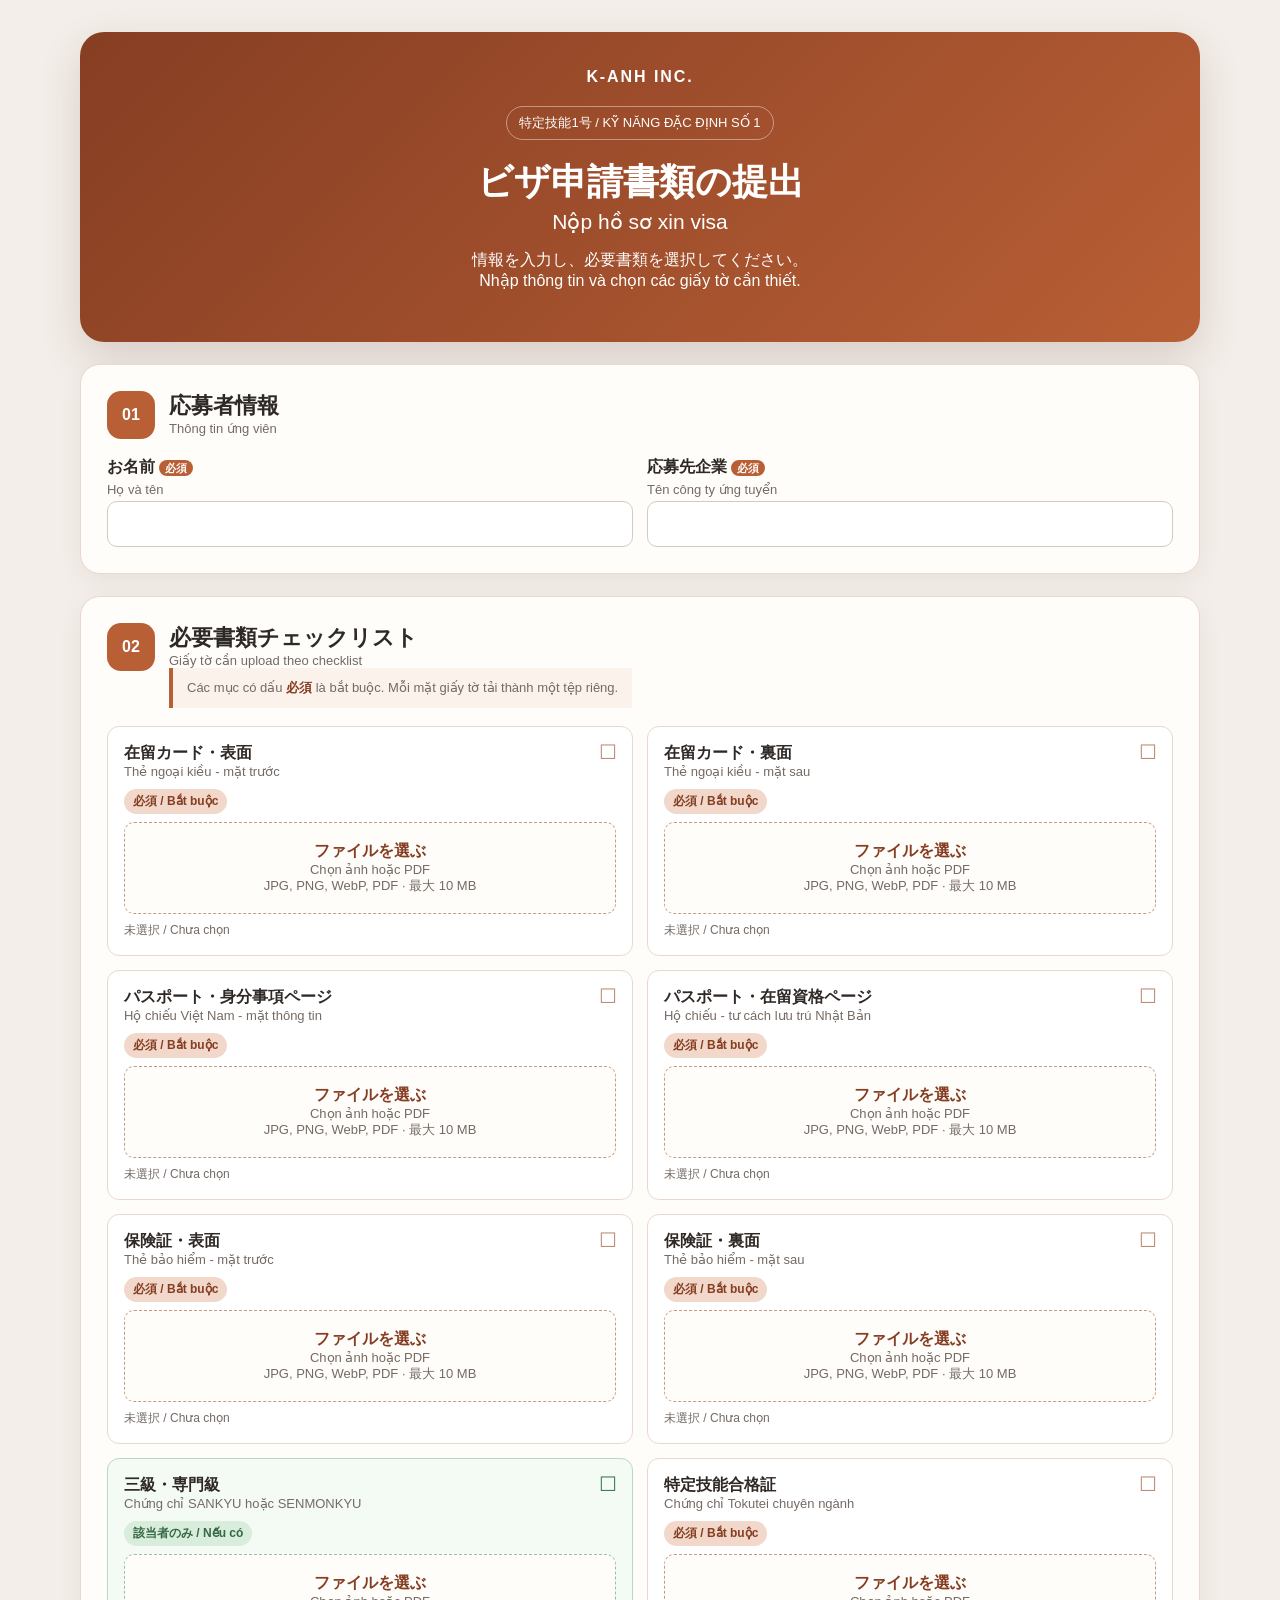
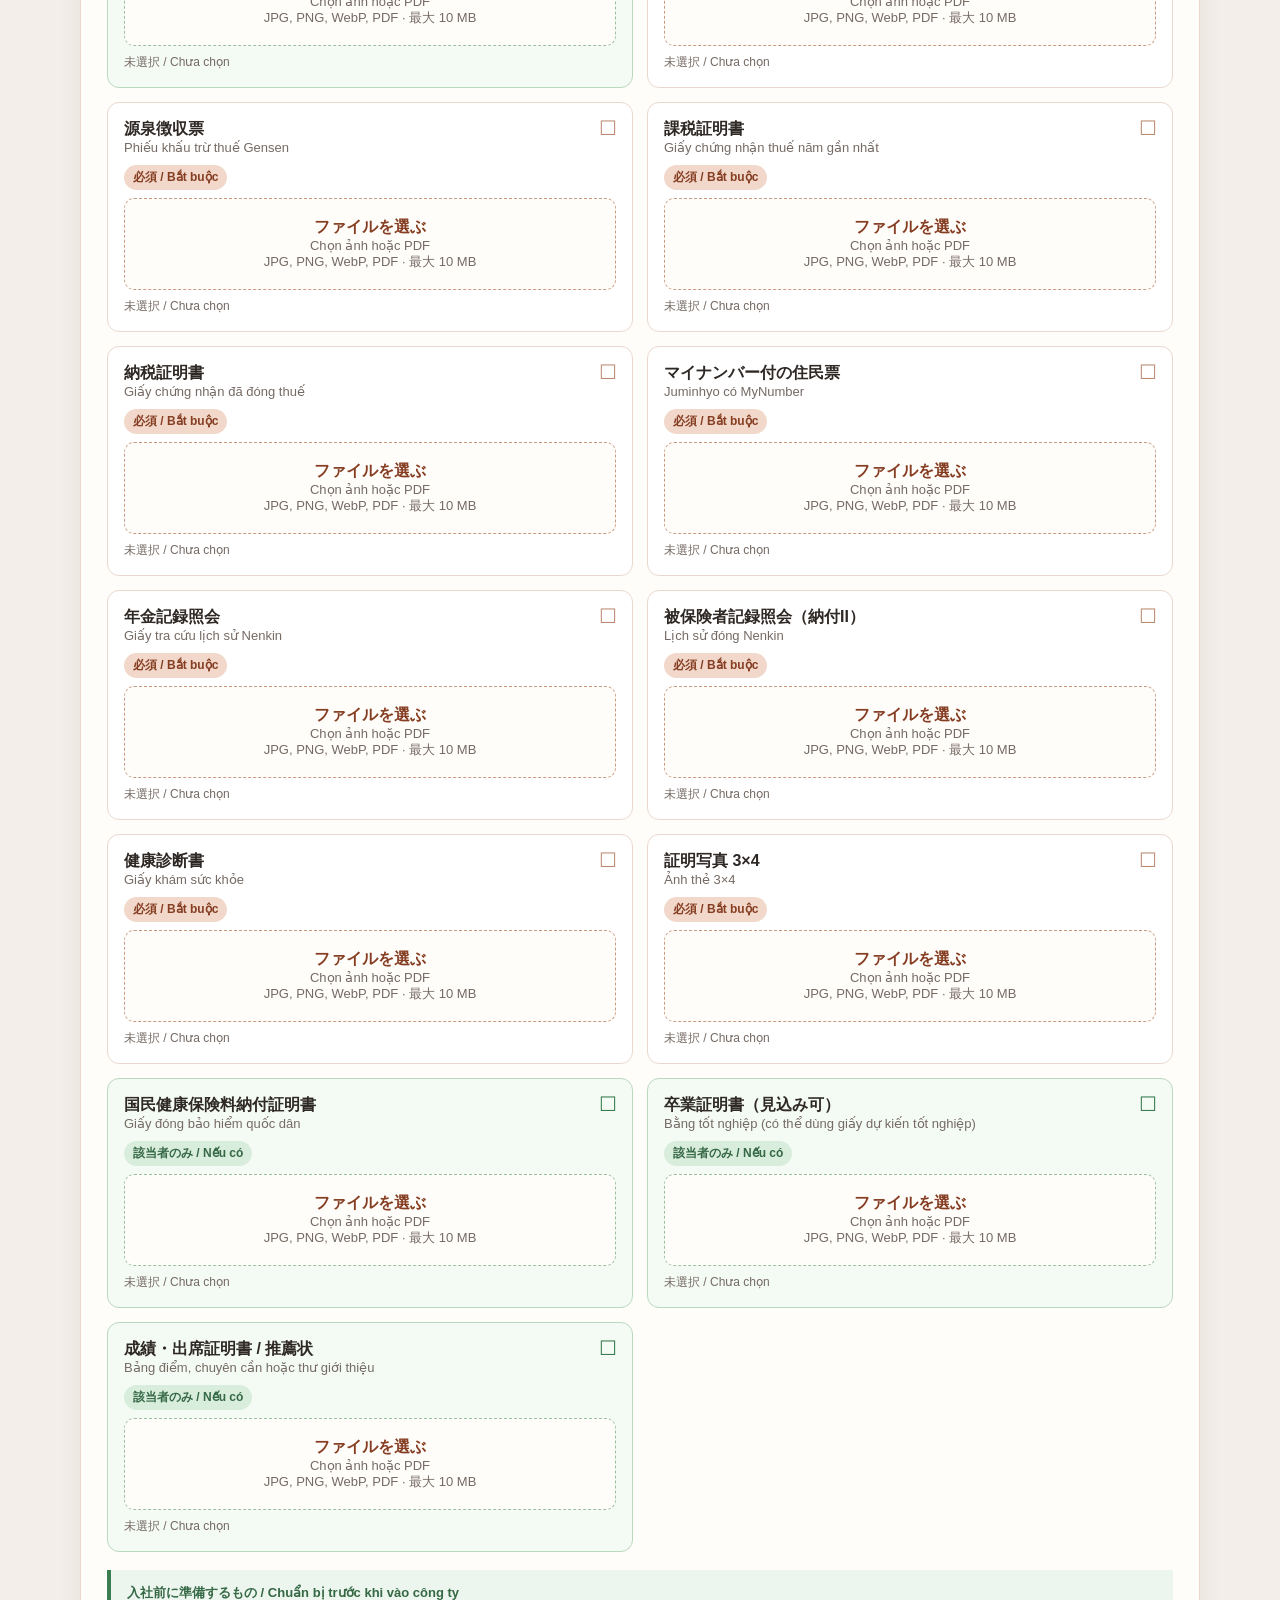
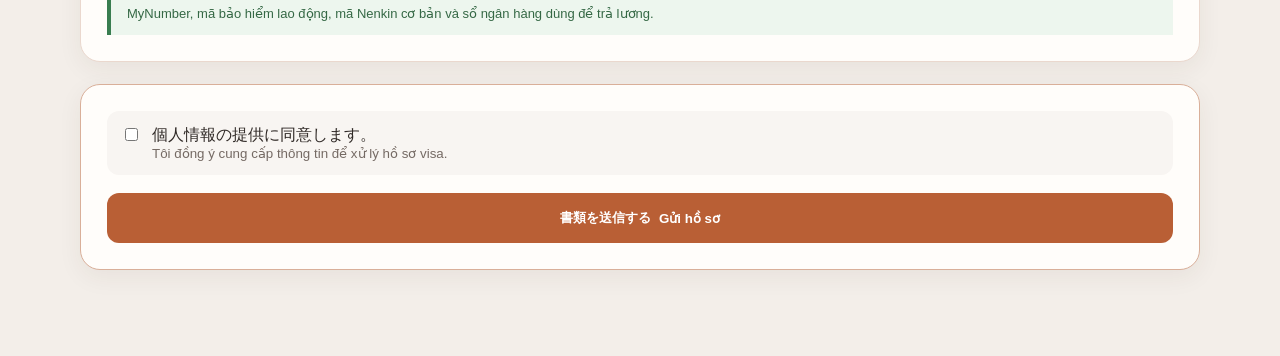
==== visa-pages/apply-visa/index.html @ 75f11195 "feat: migrate visa submission to Cloudflare and Google" ====
<!doctype html>
<html lang="vi">
  <head>
    <meta charset="utf-8" />
    <meta name="viewport" content="width=device-width, initial-scale=1" />
    <title>ビザ申請書類の提出 | K-ANH</title>
    <link rel="stylesheet" href="../assets/visa.css" />
  </head>
  <body>
    <main class="visa-page">
      <div class="visa-shell">
        <header class="visa-hero">
          <div class="visa-brand">K-ANH INC.</div>
          <div class="visa-eyebrow">特定技能1号 / KỸ NĂNG ĐẶC ĐỊNH SỐ 1</div>
          <h1>ビザ申請書類の提出</h1>
          <p class="visa-subtitle">Nộp hồ sơ xin visa</p>
          <p>
            情報を入力し、必要書類を選択してください。<br /><span
              >Nhập thông tin và chọn các giấy tờ cần thiết.</span
            >
          </p>
        </header>
        <div id="visa-alert" class="visa-alert" role="alert" hidden></div>
        <form
          id="visa-application-form"
          class="visa-form"
          enctype="multipart/form-data"
          data-endpoint="https://k-anhjobs-visa-submit.kanh-cv.workers.dev/api/visa/submit"
        >
          <section class="visa-panel">
            <div class="visa-section-heading">
              <span>01</span>
              <div>
                <h2>応募者情報</h2>
                <p>Thông tin ứng viên</p>
              </div>
            </div>
            <div class="visa-fields">
              <label
                ><b>お名前 <em>必須</em></b
                ><span>Họ và tên</span
                ><input name="full_name" maxlength="191" required /></label
              ><label
                ><b>応募先企業 <em>必須</em></b
                ><span>Tên công ty ứng tuyển</span
                ><input name="company_name" maxlength="191" required
              /></label>
            </div>
          </section>
          <section class="visa-panel">
            <div class="visa-section-heading">
              <span>02</span>
              <div>
                <h2>必要書類チェックリスト</h2>
                <p>Giấy tờ cần upload theo checklist</p>
                <p class="visa-checklist-note">
                  Các mục có dấu <b>必須</b> là bắt buộc. Mỗi mặt giấy tờ tải
                  thành một tệp riêng.
                </p>
              </div>
            </div>
            <div class="visa-document-grid" id="visa-documents"></div>
            <aside class="visa-prep-note">
              <strong
                >入社前に準備するもの / Chuẩn bị trước khi vào công ty</strong
              >
              <span
                >MyNumber, mã bảo hiểm lao động, mã Nenkin cơ bản và sổ ngân
                hàng dùng để trả lương.</span
              >
            </aside>
          </section>
          <section class="visa-submit-panel">
            <label class="visa-consent"
              ><input type="checkbox" name="consent" value="1" required /><span
                >個人情報の提供に同意します。<small
                  >Tôi đồng ý cung cấp thông tin để xử lý hồ sơ visa.</small
                ></span
              ></label
            ><button type="submit" class="visa-button">
              書類を送信する <span>Gửi hồ sơ</span>
            </button>
          </section>
        </form>
      </div>
    </main>
    <script>
      const docs = {
        residence_card_front: [
          "在留カード・表面",
          "Thẻ ngoại kiều - mặt trước",
          1,
        ],
        residence_card_back: [
          "在留カード・裏面",
          "Thẻ ngoại kiều - mặt sau",
          1,
        ],
        passport_vietnam: [
          "パスポート・身分事項ページ",
          "Hộ chiếu Việt Nam - mặt thông tin",
          1,
        ],
        passport_residence_status: [
          "パスポート・在留資格ページ",
          "Hộ chiếu - tư cách lưu trú Nhật Bản",
          1,
        ],
        insurance_front: ["保険証・表面", "Thẻ bảo hiểm - mặt trước", 1],
        insurance_back: ["保険証・裏面", "Thẻ bảo hiểm - mặt sau", 1],
        sankyu_senmonkyu: [
          "三級・専門級",
          "Chứng chỉ SANKYU hoặc SENMONKYU",
          0,
        ],
        tokutei_certificate: [
          "特定技能合格証",
          "Chứng chỉ Tokutei chuyên ngành",
          1,
        ],
        gensen: ["源泉徴収票", "Phiếu khấu trừ thuế Gensen", 1],
        tax_certificate: ["課税証明書", "Giấy chứng nhận thuế năm gần nhất", 1],
        tax_payment_certificate: [
          "納税証明書",
          "Giấy chứng nhận đã đóng thuế",
          1,
        ],
        juminhyo_mynumber: [
          "マイナンバー付の住民票",
          "Juminhyo có MyNumber",
          1,
        ],
        nenkin_record: ["年金記録照会", "Giấy tra cứu lịch sử Nenkin", 1],
        insured_record_nofu2: [
          "被保険者記録照会（納付II）",
          "Lịch sử đóng Nenkin",
          1,
        ],
        health_check: ["健康診断書", "Giấy khám sức khỏe", 1],
        photo_3x4: ["証明写真 3×4", "Ảnh thẻ 3×4", 1],
        kokumin_payment: [
          "国民健康保険料納付証明書",
          "Giấy đóng bảo hiểm quốc dân",
          0,
        ],
        student_graduation: [
          "卒業証明書（見込み可）",
          "Bằng tốt nghiệp (có thể dùng giấy dự kiến tốt nghiệp)",
          0,
        ],
        student_transcript: [
          "成績・出席証明書 / 推薦状",
          "Bảng điểm, chuyên cần hoặc thư giới thiệu",
          0,
        ],
      };
      document.getElementById("visa-documents").innerHTML = Object.entries(docs)
        .map(
          ([k, v]) =>
            `<article class="visa-document-card ${v[2] ? "is-required" : "is-optional"}"><div class="visa-document-title"><h3>${v[0]}</h3><p>${v[1]}</p></div><div class="visa-required">${v[2] ? "必須 / Bắt buộc" : "該当者のみ / Nếu có"}</div><label class="visa-file-picker"><input type="file" name="documents[${k}]" accept=".jpg,.jpeg,.png,.webp,.pdf,image/jpeg,image/png,image/webp,application/pdf" ${v[2] ? "required" : ""}><b>ファイルを選ぶ</b><span>Chọn ảnh hoặc PDF</span><small>JPG, PNG, WebP, PDF · 最大 10 MB</small></label><div class="visa-file-name">未選択 / Chưa chọn</div></article>`,
        )
        .join("");
    </script>
    <script src="../assets/visa.js"></script>
  </body>
</html>
---- visa-pages/assets/visa.css ----
:root {
  --p: #b95f35;
  --pd: #863e23;
  --b: #ead8ce;
  --t: #2f2926;
  --m: #756a64;
  --paper: #fffdfa;
  --green: #397d50;
}
* {
  box-sizing: border-box;
}
body {
  margin: 0;
  background: #f3eee9;
  color: var(--t);
  font-family:
    -apple-system, BlinkMacSystemFont, "Segoe UI", "Noto Sans JP", Arial,
    sans-serif;
}
.visa-page {
  padding: 32px 16px 64px;
}
.visa-shell {
  max-width: 1120px;
  margin: auto;
}
.visa-hero {
  border-radius: 24px;
  background: linear-gradient(135deg, var(--pd), var(--p));
  color: #fff;
  padding: 36px;
  text-align: center;
  box-shadow: 0 16px 42px #55281629;
}
.visa-brand {
  font-weight: 800;
  letter-spacing: 0.12em;
}
.visa-eyebrow {
  display: inline-block;
  margin-top: 20px;
  padding: 7px 12px;
  border: 1px solid #ffffff6b;
  border-radius: 999px;
  font-size: 13px;
}
.visa-hero h1 {
  margin: 18px 0 3px;
  font-size: 36px;
}
.visa-subtitle {
  margin: 0 0 16px;
  font-size: 21px;
}
.visa-alert {
  margin: 20px 0;
  padding: 16px 20px;
  border: 1px solid #e7a99b;
  border-radius: 14px;
  background: #fff0ed;
  color: #7c241c;
}
.visa-panel,
.visa-submit-panel,
.visa-result {
  margin: 22px 0;
  padding: 26px;
  border: 1px solid var(--b);
  border-radius: 20px;
  background: var(--paper);
  box-shadow: 0 7px 25px #412d2310;
}
.visa-section-heading {
  display: flex;
  align-items: flex-start;
  gap: 14px;
  margin-bottom: 18px;
}
.visa-section-heading > span {
  display: grid;
  place-items: center;
  flex: 0 0 48px;
  width: 48px;
  height: 48px;
  border-radius: 14px;
  background: var(--p);
  color: #fff;
  font-weight: 800;
}
.visa-section-heading h2,
.visa-section-heading p {
  margin: 0;
}
.visa-section-heading h2 {
  font-size: 22px;
}
.visa-section-heading p,
.visa-fields label span,
.visa-file-picker span,
.visa-file-picker small {
  color: var(--m);
  font-size: 13px;
}
.visa-checklist-note {
  margin: -7px 0 20px;
  padding: 11px 14px;
  border-left: 4px solid var(--p);
  background: #fbf2ec;
  color: var(--m);
  font-size: 13px;
}
.visa-checklist-note b {
  color: var(--pd);
}
.visa-fields,
.visa-document-grid {
  display: grid;
  grid-template-columns: repeat(2, minmax(0, 1fr));
  gap: 14px;
}
.visa-fields label {
  display: flex;
  flex-direction: column;
  gap: 4px;
}
.visa-fields em {
  padding: 2px 6px;
  border-radius: 99px;
  background: var(--p);
  color: #fff;
  font-size: 11px;
  font-style: normal;
}
.visa-fields input {
  height: 46px;
  padding: 0 12px;
  border: 1px solid #d7c9c1;
  border-radius: 10px;
  background: #fff;
}
.visa-document-card {
  position: relative;
  display: flex;
  flex-direction: column;
  padding: 16px;
  border: 1px solid var(--b);
  border-radius: 12px;
  background: #fff;
}
.visa-document-card:before {
  content: "☐";
  position: absolute;
  top: 13px;
  right: 15px;
  color: #bc8c74;
  font-size: 20px;
}
.visa-document-title {
  padding-right: 28px;
}
.visa-document-title h3,
.visa-document-title p {
  margin: 0;
}
.visa-document-title h3 {
  font-size: 16px;
}
.visa-document-title p {
  color: var(--m);
  font-size: 13px;
}
.visa-required {
  align-self: flex-start;
  margin: 10px 0 8px;
  padding: 4px 9px;
  border-radius: 99px;
  background: #f1d8ca;
  color: var(--pd);
  font-size: 12px;
  font-weight: 700;
}
.visa-document-card:has(.visa-required:not(:first-child)) {
}
.visa-file-picker {
  display: flex;
  min-height: 92px;
  flex-direction: column;
  justify-content: center;
  align-items: center;
  padding: 14px;
  border: 1.5px dashed #c99a82;
  border-radius: 10px;
  background: #fffdfa;
  text-align: center;
  cursor: pointer;
}
.visa-file-picker input {
  position: absolute;
  width: 1px;
  height: 1px;
  opacity: 0;
}
.visa-file-picker b {
  color: var(--pd);
}
.visa-file-name {
  margin-top: 8px;
  color: var(--m);
  font-size: 12px;
  word-break: break-word;
}
.has-file {
  color: #237a52;
  font-weight: 700;
}
.visa-submit-panel {
  display: grid;
  gap: 18px;
  border-color: #d9af99;
}
.visa-consent {
  display: flex;
  align-items: flex-start;
  gap: 11px;
  padding: 14px;
  border-radius: 12px;
  background: #f8f5f2;
}
.visa-consent small {
  display: block;
  color: var(--m);
}
.visa-button {
  display: inline-flex;
  min-height: 50px;
  justify-content: center;
  align-items: center;
  gap: 8px;
  padding: 0 22px;
  border: 0;
  border-radius: 12px;
  background: var(--p);
  color: #fff;
  font-weight: 800;
  cursor: pointer;
}
.visa-button:disabled {
  opacity: 0.55;
  cursor: not-allowed;
}
.visa-result {
  padding: 46px;
  text-align: center;
}
.visa-result-icon {
  display: grid;
  place-items: center;
  width: 70px;
  height: 70px;
  margin: auto;
  border-radius: 50%;
  background: #def2e7;
  color: #237a52;
  font-size: 36px;
}
.visa-result h2 span {
  color: var(--m);
}
@media (max-width: 760px) {
  .visa-page {
    padding: 18px 10px 40px;
  }
  .visa-hero {
    padding: 26px 18px;
  }
  .visa-hero h1 {
    font-size: 27px;
  }
  .visa-panel,
  .visa-submit-panel {
    padding: 18px;
  }
  .visa-fields,
  .visa-document-grid {
    grid-template-columns: 1fr;
  }
}

.visa-file-review {
  margin-top: 12px;
  padding-top: 12px;
  border-top: 1px solid #ead8ce;
}
.visa-file-review img,
.visa-file-review iframe {
  display: block;
  width: 100%;
  height: 150px;
  object-fit: contain;
  border: 1px solid #ead8ce;
  border-radius: 8px;
  background: #f7f3f0;
}
.visa-file-actions {
  display: flex;
  flex-wrap: wrap;
  gap: 7px;
  margin-top: 9px;
}
.visa-file-actions button,
.visa-file-actions a {
  display: inline-flex;
  align-items: center;
  justify-content: center;
  min-height: 32px;
  padding: 0 10px;
  border: 1px solid #c99a82;
  border-radius: 7px;
  background: #fff;
  color: #863e23;
  font-size: 12px;
  text-decoration: none;
  cursor: pointer;
}
.visa-file-actions button:hover,
.visa-file-actions a:hover {
  background: #fbf0e9;
}
:root {
  --p: #b95f35;
  --pd: #863e23;
  --b: #ead8ce;
  --t: #2f2926;
  --m: #756a64;
  --paper: #fffdfa;
  --green: #397d50;
}
* {
  box-sizing: border-box;
}
body {
  margin: 0;
  background: #f3eee9;
  color: var(--t);
  font-family:
    -apple-system, BlinkMacSystemFont, "Segoe UI", "Noto Sans JP", Arial,
    sans-serif;
}
.visa-page {
  padding: 32px 16px 64px;
}
.visa-shell {
  max-width: 1120px;
  margin: auto;
}
.visa-hero {
  border-radius: 24px;
  background: linear-gradient(135deg, var(--pd), var(--p));
  color: #fff;
  padding: 36px;
  text-align: center;
  box-shadow: 0 16px 42px #55281629;
}
.visa-brand {
  font-weight: 800;
  letter-spacing: 0.12em;
}
.visa-eyebrow {
  display: inline-block;
  margin-top: 20px;
  padding: 7px 12px;
  border: 1px solid #ffffff6b;
  border-radius: 999px;
  font-size: 13px;
}
.visa-hero h1 {
  margin: 18px 0 3px;
  font-size: 36px;
}
.visa-subtitle {
  margin: 0 0 16px;
  font-size: 21px;
}
.visa-alert {
  margin: 20px 0;
  padding: 16px 20px;
  border: 1px solid #e7a99b;
  border-radius: 14px;
  background: #fff0ed;
  color: #7c241c;
}
.visa-panel,
.visa-submit-panel,
.visa-result {
  margin: 22px 0;
  padding: 26px;
  border: 1px solid var(--b);
  border-radius: 20px;
  background: var(--paper);
  box-shadow: 0 7px 25px #412d2310;
}
.visa-section-heading {
  display: flex;
  align-items: flex-start;
  gap: 14px;
  margin-bottom: 18px;
}
.visa-section-heading > span {
  display: grid;
  place-items: center;
  flex: 0 0 48px;
  width: 48px;
  height: 48px;
  border-radius: 14px;
  background: var(--p);
  color: #fff;
  font-weight: 800;
}
.visa-section-heading h2,
.visa-section-heading p {
  margin: 0;
}
.visa-section-heading h2 {
  font-size: 22px;
}
.visa-section-heading p,
.visa-fields label span,
.visa-file-picker span,
.visa-file-picker small {
  color: var(--m);
  font-size: 13px;
}
.visa-checklist-note {
  margin: -7px 0 20px;
  padding: 11px 14px;
  border-left: 4px solid var(--p);
  background: #fbf2ec;
  color: var(--m);
  font-size: 13px;
}
.visa-checklist-note b {
  color: var(--pd);
}
.visa-prep-note {
  display: grid;
  gap: 4px;
  margin-top: 18px;
  padding: 14px 16px;
  border-left: 4px solid var(--green);
  background: #edf6ee;
  color: #356845;
  font-size: 13px;
}
.visa-fields,
.visa-document-grid {
  display: grid;
  grid-template-columns: repeat(2, minmax(0, 1fr));
  gap: 14px;
}
.visa-fields label {
  display: flex;
  flex-direction: column;
  gap: 4px;
}
.visa-fields em {
  padding: 2px 6px;
  border-radius: 99px;
  background: var(--p);
  color: #fff;
  font-size: 11px;
  font-style: normal;
}
.visa-fields input {
  height: 46px;
  padding: 0 12px;
  border: 1px solid #d7c9c1;
  border-radius: 10px;
  background: #fff;
}
.visa-document-card {
  position: relative;
  display: flex;
  flex-direction: column;
  padding: 16px;
  border: 1px solid var(--b);
  border-radius: 12px;
  background: #fff;
}
.visa-document-card:before {
  content: "☐";
  position: absolute;
  top: 13px;
  right: 15px;
  color: #bc8c74;
  font-size: 20px;
}
.visa-document-card.is-optional {
  background: #f4faf4;
  border-color: #b9d8be;
}
.visa-document-card.is-optional:before {
  color: var(--green);
}
.visa-document-title {
  padding-right: 28px;
}
.visa-document-title h3,
.visa-document-title p {
  margin: 0;
}
.visa-document-title h3 {
  font-size: 16px;
}
.visa-document-title p {
  color: var(--m);
  font-size: 13px;
}
.visa-required {
  align-self: flex-start;
  margin: 10px 0 8px;
  padding: 4px 9px;
  border-radius: 99px;
  background: #f1d8ca;
  color: var(--pd);
  font-size: 12px;
  font-weight: 700;
}
.is-optional .visa-required {
  background: #d9eddc;
  color: #356845;
}
.visa-file-picker {
  display: flex;
  min-height: 92px;
  flex-direction: column;
  justify-content: center;
  align-items: center;
  padding: 14px;
  border: 1.5px dashed #c99a82;
  border-radius: 10px;
  background: #fffdfa;
  text-align: center;
  cursor: pointer;
}
.is-optional .visa-file-picker {
  border-color: #9bbfa1;
}
.visa-file-picker input {
  position: absolute;
  width: 1px;
  height: 1px;
  opacity: 0;
}
.visa-file-picker b {
  color: var(--pd);
}
.visa-file-name {
  margin-top: 8px;
  color: var(--m);
  font-size: 12px;
  word-break: break-word;
}
.has-file {
  color: #237a52;
  font-weight: 700;
}
.visa-submit-panel {
  display: grid;
  gap: 18px;
  border-color: #d9af99;
}
.visa-consent {
  display: flex;
  align-items: flex-start;
  gap: 11px;
  padding: 14px;
  border-radius: 12px;
  background: #f8f5f2;
}
.visa-consent small {
  display: block;
  color: var(--m);
}
.visa-button {
  display: inline-flex;
  min-height: 50px;
  justify-content: center;
  align-items: center;
  gap: 8px;
  padding: 0 22px;
  border: 0;
  border-radius: 12px;
  background: var(--p);
  color: #fff;
  font-weight: 800;
  cursor: pointer;
}
.visa-button:disabled {
  opacity: 0.55;
  cursor: not-allowed;
}
.visa-result {
  padding: 46px;
  text-align: center;
}
.visa-result-icon {
  display: grid;
  place-items: center;
  width: 70px;
  height: 70px;
  margin: auto;
  border-radius: 50%;
  background: #def2e7;
  color: #237a52;
  font-size: 36px;
}
.visa-result h2 span {
  color: var(--m);
}
@media (max-width: 760px) {
  .visa-page {
    padding: 18px 10px 40px;
  }
  .visa-hero {
    padding: 26px 18px;
  }
  .visa-hero h1 {
    font-size: 27px;
  }
  .visa-panel,
  .visa-submit-panel {
    padding: 18px;
  }
  .visa-fields,
  .visa-document-grid {
    grid-template-columns: 1fr;
  }
}
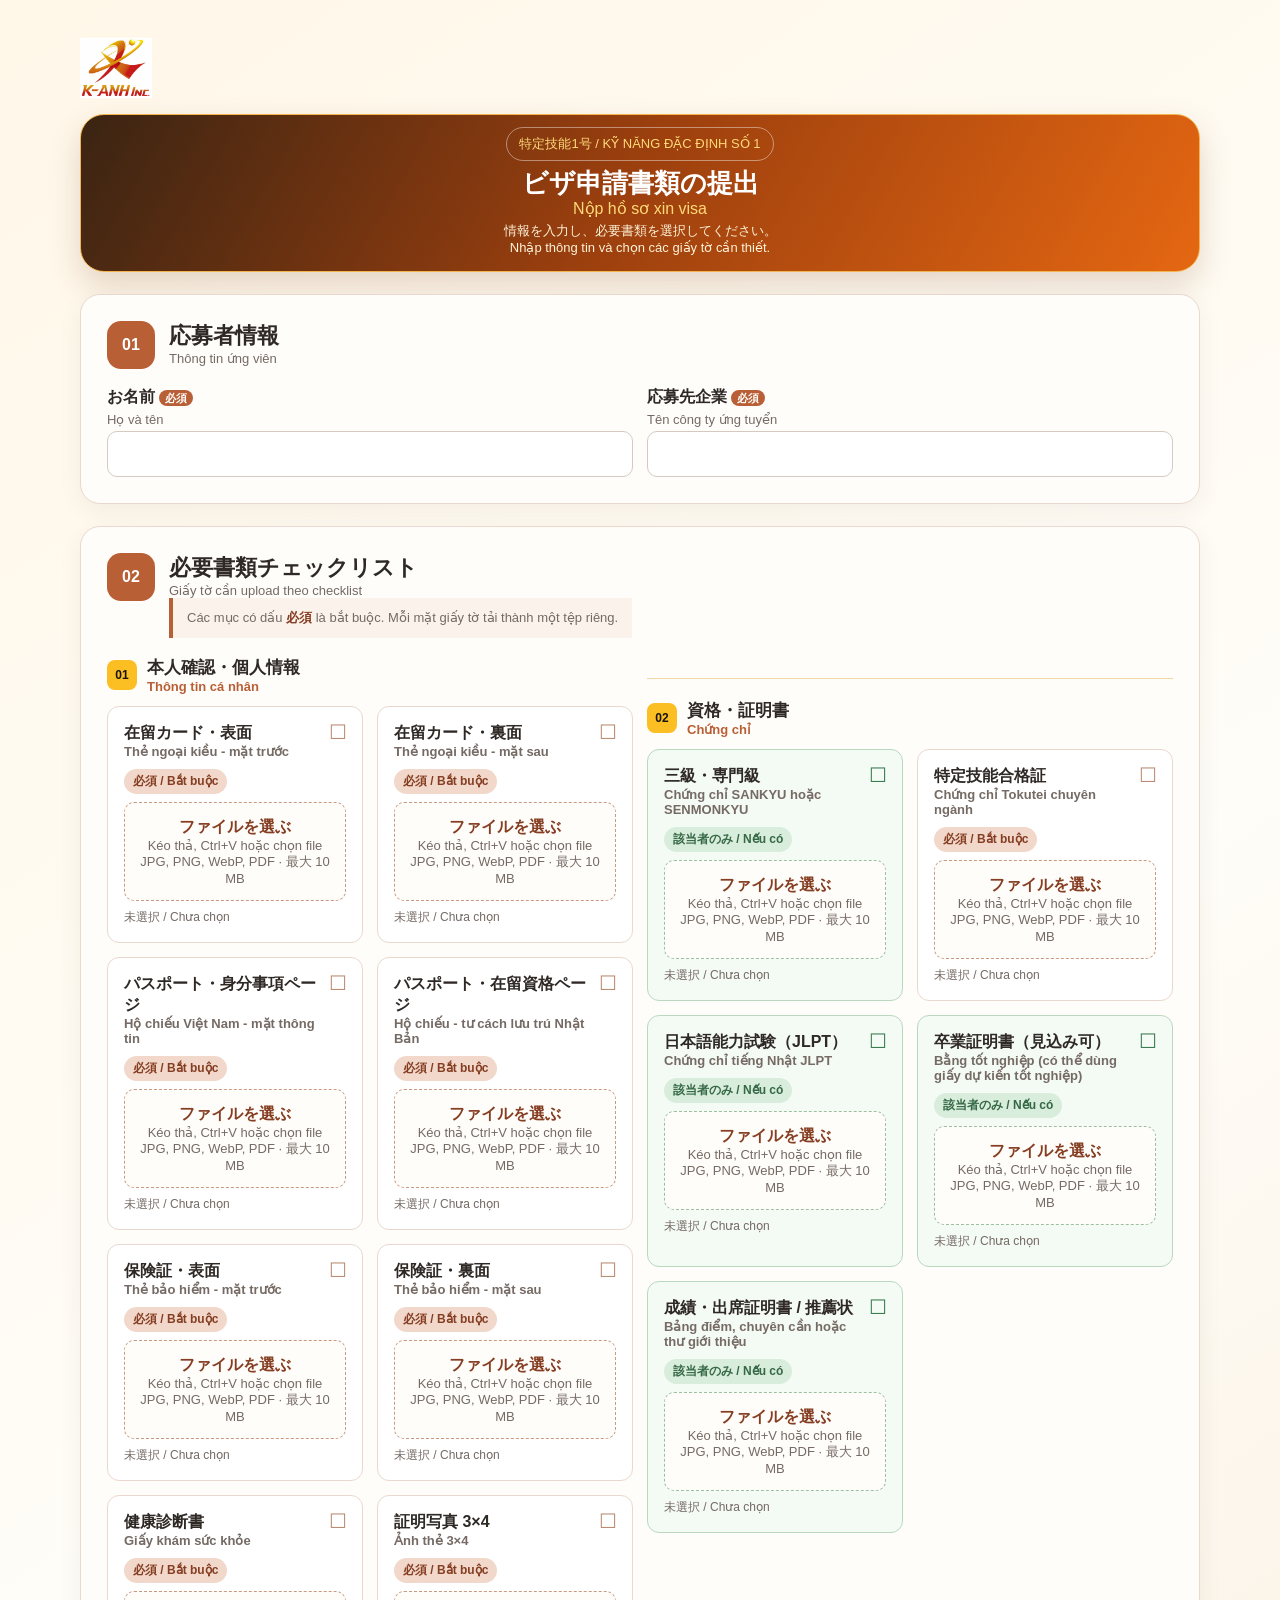
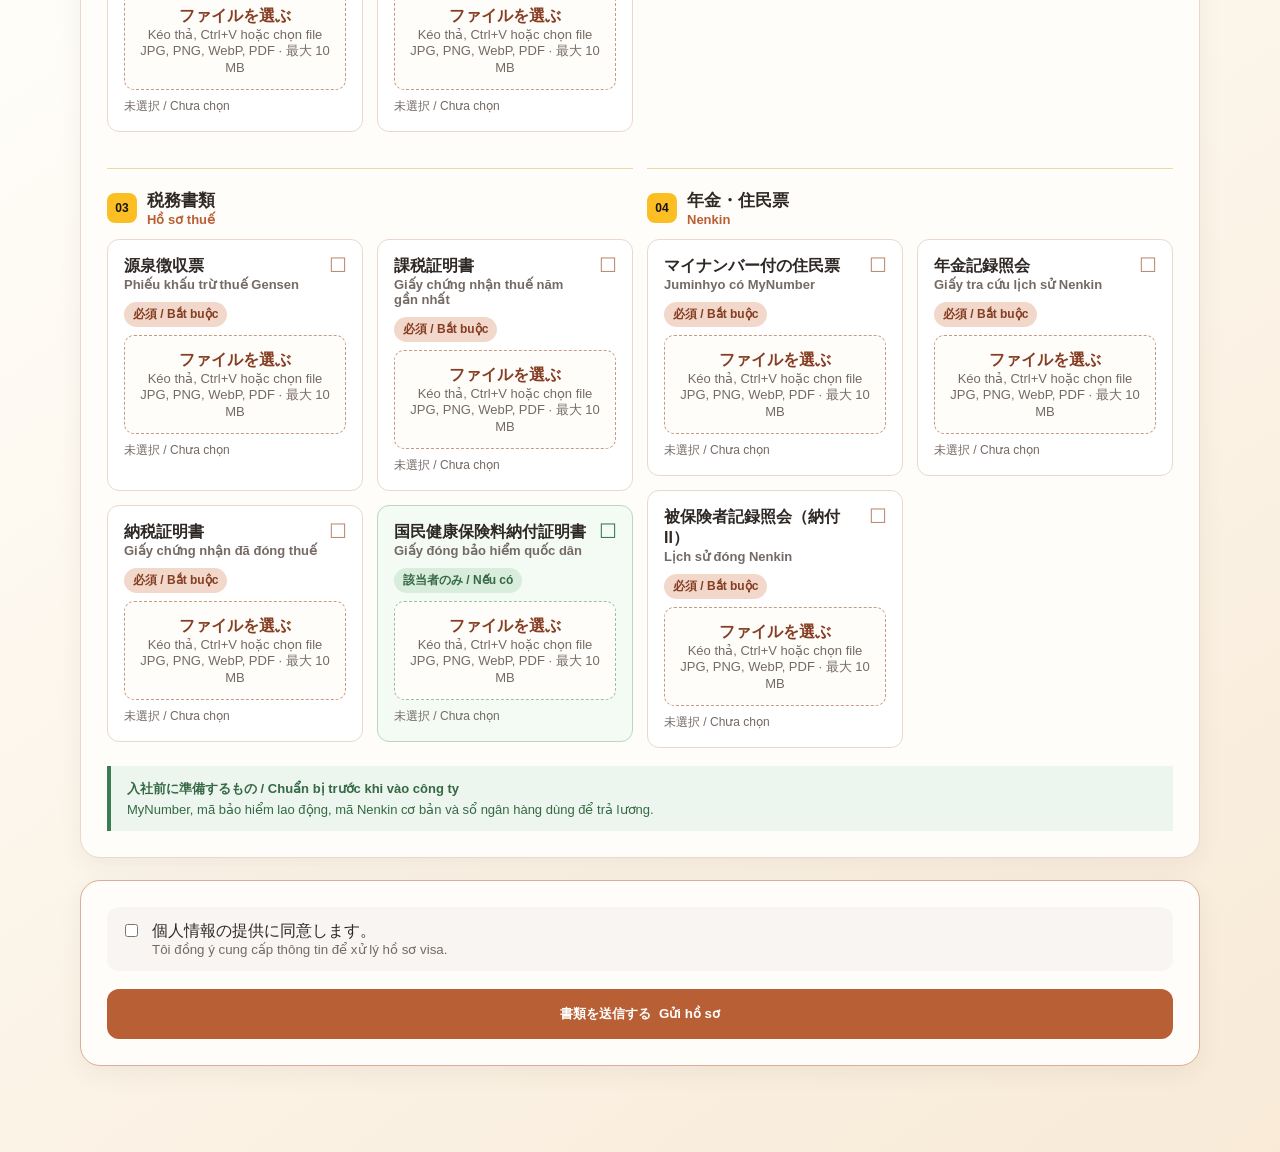
==== commit 7b8c86b2: "feat: refresh applicant form layout and branding" ====
--- a/visa-pages/apply-visa/index.html
+++ b/visa-pages/apply-visa/index.html
@@ -9,8 +9,14 @@
   <body>
     <main class="visa-page">
       <div class="visa-shell">
+        <div class="visa-topbar">
+          <img
+            class="visa-logo"
+            src="../assets/k-anh-logo.png"
+            alt="K-ANH INC."
+          />
+        </div>
         <header class="visa-hero">
-          <div class="visa-brand">K-ANH INC.</div>
           <div class="visa-eyebrow">特定技能1号 / KỸ NĂNG ĐẶC ĐỊNH SỐ 1</div>
           <h1>ビザ申請書類の提出</h1>
           <p class="visa-subtitle">Nộp hồ sơ xin visa</p>
@@ -84,83 +90,6 @@
         </form>
       </div>
     </main>
-    <script>
-      const docs = {
-        residence_card_front: [
-          "在留カード・表面",
-          "Thẻ ngoại kiều - mặt trước",
-          1,
-        ],
-        residence_card_back: [
-          "在留カード・裏面",
-          "Thẻ ngoại kiều - mặt sau",
-          1,
-        ],
-        passport_vietnam: [
-          "パスポート・身分事項ページ",
-          "Hộ chiếu Việt Nam - mặt thông tin",
-          1,
-        ],
-        passport_residence_status: [
-          "パスポート・在留資格ページ",
-          "Hộ chiếu - tư cách lưu trú Nhật Bản",
-          1,
-        ],
-        insurance_front: ["保険証・表面", "Thẻ bảo hiểm - mặt trước", 1],
-        insurance_back: ["保険証・裏面", "Thẻ bảo hiểm - mặt sau", 1],
-        sankyu_senmonkyu: [
-          "三級・専門級",
-          "Chứng chỉ SANKYU hoặc SENMONKYU",
-          0,
-        ],
-        tokutei_certificate: [
-          "特定技能合格証",
-          "Chứng chỉ Tokutei chuyên ngành",
-          1,
-        ],
-        gensen: ["源泉徴収票", "Phiếu khấu trừ thuế Gensen", 1],
-        tax_certificate: ["課税証明書", "Giấy chứng nhận thuế năm gần nhất", 1],
-        tax_payment_certificate: [
-          "納税証明書",
-          "Giấy chứng nhận đã đóng thuế",
-          1,
-        ],
-        juminhyo_mynumber: [
-          "マイナンバー付の住民票",
-          "Juminhyo có MyNumber",
-          1,
-        ],
-        nenkin_record: ["年金記録照会", "Giấy tra cứu lịch sử Nenkin", 1],
-        insured_record_nofu2: [
-          "被保険者記録照会（納付II）",
-          "Lịch sử đóng Nenkin",
-          1,
-        ],
-        health_check: ["健康診断書", "Giấy khám sức khỏe", 1],
-        photo_3x4: ["証明写真 3×4", "Ảnh thẻ 3×4", 1],
-        kokumin_payment: [
-          "国民健康保険料納付証明書",
-          "Giấy đóng bảo hiểm quốc dân",
-          0,
-        ],
-        student_graduation: [
-          "卒業証明書（見込み可）",
-          "Bằng tốt nghiệp (có thể dùng giấy dự kiến tốt nghiệp)",
-          0,
-        ],
-        student_transcript: [
-          "成績・出席証明書 / 推薦状",
-          "Bảng điểm, chuyên cần hoặc thư giới thiệu",
-          0,
-        ],
-      };
-      document.getElementById("visa-documents").innerHTML = Object.entries(docs)
-        .map(
-          ([k, v]) =>
-            `<article class="visa-document-card ${v[2] ? "is-required" : "is-optional"}"><div class="visa-document-title"><h3>${v[0]}</h3><p>${v[1]}</p></div><div class="visa-required">${v[2] ? "必須 / Bắt buộc" : "該当者のみ / Nếu có"}</div><label class="visa-file-picker"><input type="file" name="documents[${k}]" accept=".jpg,.jpeg,.png,.webp,.pdf,image/jpeg,image/png,image/webp,application/pdf" ${v[2] ? "required" : ""}><b>ファイルを選ぶ</b><span>Chọn ảnh hoặc PDF</span><small>JPG, PNG, WebP, PDF · 最大 10 MB</small></label><div class="visa-file-name">未選択 / Chưa chọn</div></article>`,
-        )
-        .join("");
-    </script>
     <script src="../assets/visa.js"></script>
   </body>
 </html>
--- a/visa-pages/assets/visa.css
+++ b/visa-pages/assets/visa.css
@@ -194,6 +194,11 @@
   background: #fffdfa;
   text-align: center;
   cursor: pointer;
+}
+.visa-file-picker.is-dragging {
+  border-color: var(--p);
+  background: #fff1e8;
+  box-shadow: 0 0 0 3px rgba(191, 92, 45, 0.14);
 }
 .visa-file-picker input {
   position: absolute;
@@ -285,6 +290,146 @@
   .visa-document-grid {
     grid-template-columns: 1fr;
   }
+}
+
+/* Final visual layer: keep the compact orange/yellow/black applicant theme.
+   This stays last because the legacy stylesheet above has duplicate selectors. */
+:root {
+  --p: #e56712;
+  --pd: #8f360b;
+  --b: #efc878;
+  --t: #1d160f;
+  --m: #6d5a47;
+  --paper: #fffdf8;
+  --green: #a84b0b;
+}
+
+html body {
+  background: linear-gradient(145deg, #fff7e8 0%, #fffdf8 46%, #f8ead7 100%);
+  color: var(--t);
+}
+
+/* The hero content has no artificial minimum height; its height follows content. */
+.visa-page .visa-hero {
+  min-height: 0;
+  padding: 12px 26px 14px;
+  background: linear-gradient(120deg, #3a2413 0%, #9b3f0e 48%, #e56712 100%);
+  border: 1px solid #f3b34d;
+  box-shadow: 0 14px 32px rgba(111, 52, 10, 0.18);
+}
+.visa-page .visa-eyebrow { margin-top: 0; }
+.visa-page .visa-hero h1 { margin: 7px 0 0; font-size: 26px; line-height: 1.2; }
+.visa-page .visa-subtitle { margin: 0 0 5px; font-size: 16px; }
+.visa-page .visa-hero > p:last-child { margin: 0; line-height: 1.3; }
+
+@media (max-width: 760px) {
+  .visa-page .visa-hero { padding: 12px 16px 14px; }
+  .visa-page .visa-hero h1 { font-size: 22px; }
+}
+
+/* Applicant form: orange, yellow and black theme. */
+:root {
+  --p: #f97316;
+  --pd: #9a3412;
+  --b: #f2c47e;
+  --t: #17120e;
+  --m: #6f6255;
+  --paper: #fffdf8;
+  --green: #a54d09;
+}
+body {
+  background: linear-gradient(180deg, #fff7e8 0, #fffaf2 520px, #fffdf8 100%);
+}
+.visa-page { padding-top: 18px; }
+.visa-topbar {
+  display: flex;
+  align-items: center;
+  min-height: 72px;
+  margin-bottom: 10px;
+}
+.visa-logo {
+  display: block;
+  width: 104px;
+  height: 72px;
+  object-fit: contain;
+  object-position: left center;
+}
+.visa-hero {
+  border: 1px solid #f2bd58;
+  border-radius: 18px;
+  background: linear-gradient(115deg, #1d1712 0%, #3c2411 48%, #d65d10 100%);
+  padding: 20px 26px 22px;
+  box-shadow: 0 12px 32px rgba(111, 54, 11, 0.18);
+}
+.visa-eyebrow {
+  margin-top: 0;
+  border-color: #ffc85d;
+  color: #ffd978;
+  font-size: 11px;
+}
+.visa-hero h1 { margin: 10px 0 2px; font-size: 28px; }
+.visa-subtitle { margin-bottom: 8px; font-size: 17px; color: #ffd978; }
+.visa-hero > p:last-child { margin: 0; font-size: 13px; color: #fff3d8; }
+.visa-panel,
+.visa-submit-panel,
+.visa-result {
+  border-color: #f3ca85;
+  box-shadow: 0 8px 24px rgba(104, 57, 11, 0.08);
+}
+.visa-section-heading > span { background: var(--t); color: #ffd05a; }
+.visa-checklist-note { border-left-color: #f59e0b; background: #fff4d9; }
+.visa-prep-note { border-left-color: #f59e0b; background: #fff6df; color: #77420a; }
+.visa-document-grid { display: block; }
+.visa-document-category {
+  margin-top: 22px;
+  padding-top: 20px;
+  border-top: 1px solid #f3d6a5;
+}
+.visa-document-category:first-child { margin-top: 0; padding-top: 0; border-top: 0; }
+.visa-document-category header {
+  display: flex;
+  align-items: center;
+  gap: 10px;
+  margin-bottom: 12px;
+}
+.visa-document-category header > span {
+  display: grid;
+  place-items: center;
+  width: 30px;
+  height: 30px;
+  border-radius: 8px;
+  background: #fbbf24;
+  color: #17120e;
+  font-size: 12px;
+  font-weight: 900;
+}
+.visa-document-category h3,
+.visa-document-category p { margin: 0; }
+.visa-document-category h3 { font-size: 17px; color: var(--t); }
+.visa-document-category p { color: var(--p); font-size: 13px; font-weight: 700; }
+.visa-category-grid {
+  display: grid;
+  grid-template-columns: repeat(2, minmax(0, 1fr));
+  gap: 14px;
+}
+.visa-document-card { border-color: #f0c780; background: #fffefa; }
+.visa-document-card:before { color: #e87816; }
+.visa-document-card.is-optional { border-color: #f2cf8c; background: #fff8e8; }
+.visa-document-card.is-optional:before { color: #d97706; }
+.visa-required { background: #ffdf99; color: #7c3505; }
+.is-optional .visa-required { background: #ffefbd; color: #93510c; }
+.visa-file-picker { border-color: #f0ad44; background: #fffdf6; }
+.is-optional .visa-file-picker { border-color: #edbf68; }
+.visa-file-picker.is-dragging { border-color: #17120e; background: #fff0bf; box-shadow: 0 0 0 3px rgba(251, 191, 36, 0.35); }
+.visa-button { background: linear-gradient(135deg, #f59e0b, #ea580c); color: #17120e; }
+.visa-result-icon { background: #ffedb8; color: #c2410c; }
+@media (max-width: 760px) {
+  .visa-page { padding-top: 10px; }
+  .visa-topbar { min-height: 58px; }
+  .visa-logo { width: 84px; height: 58px; }
+  .visa-hero { padding: 18px; }
+  .visa-hero h1 { font-size: 23px; }
+  .visa-category-grid { grid-template-columns: 1fr; }
 }
 
 .visa-file-review {
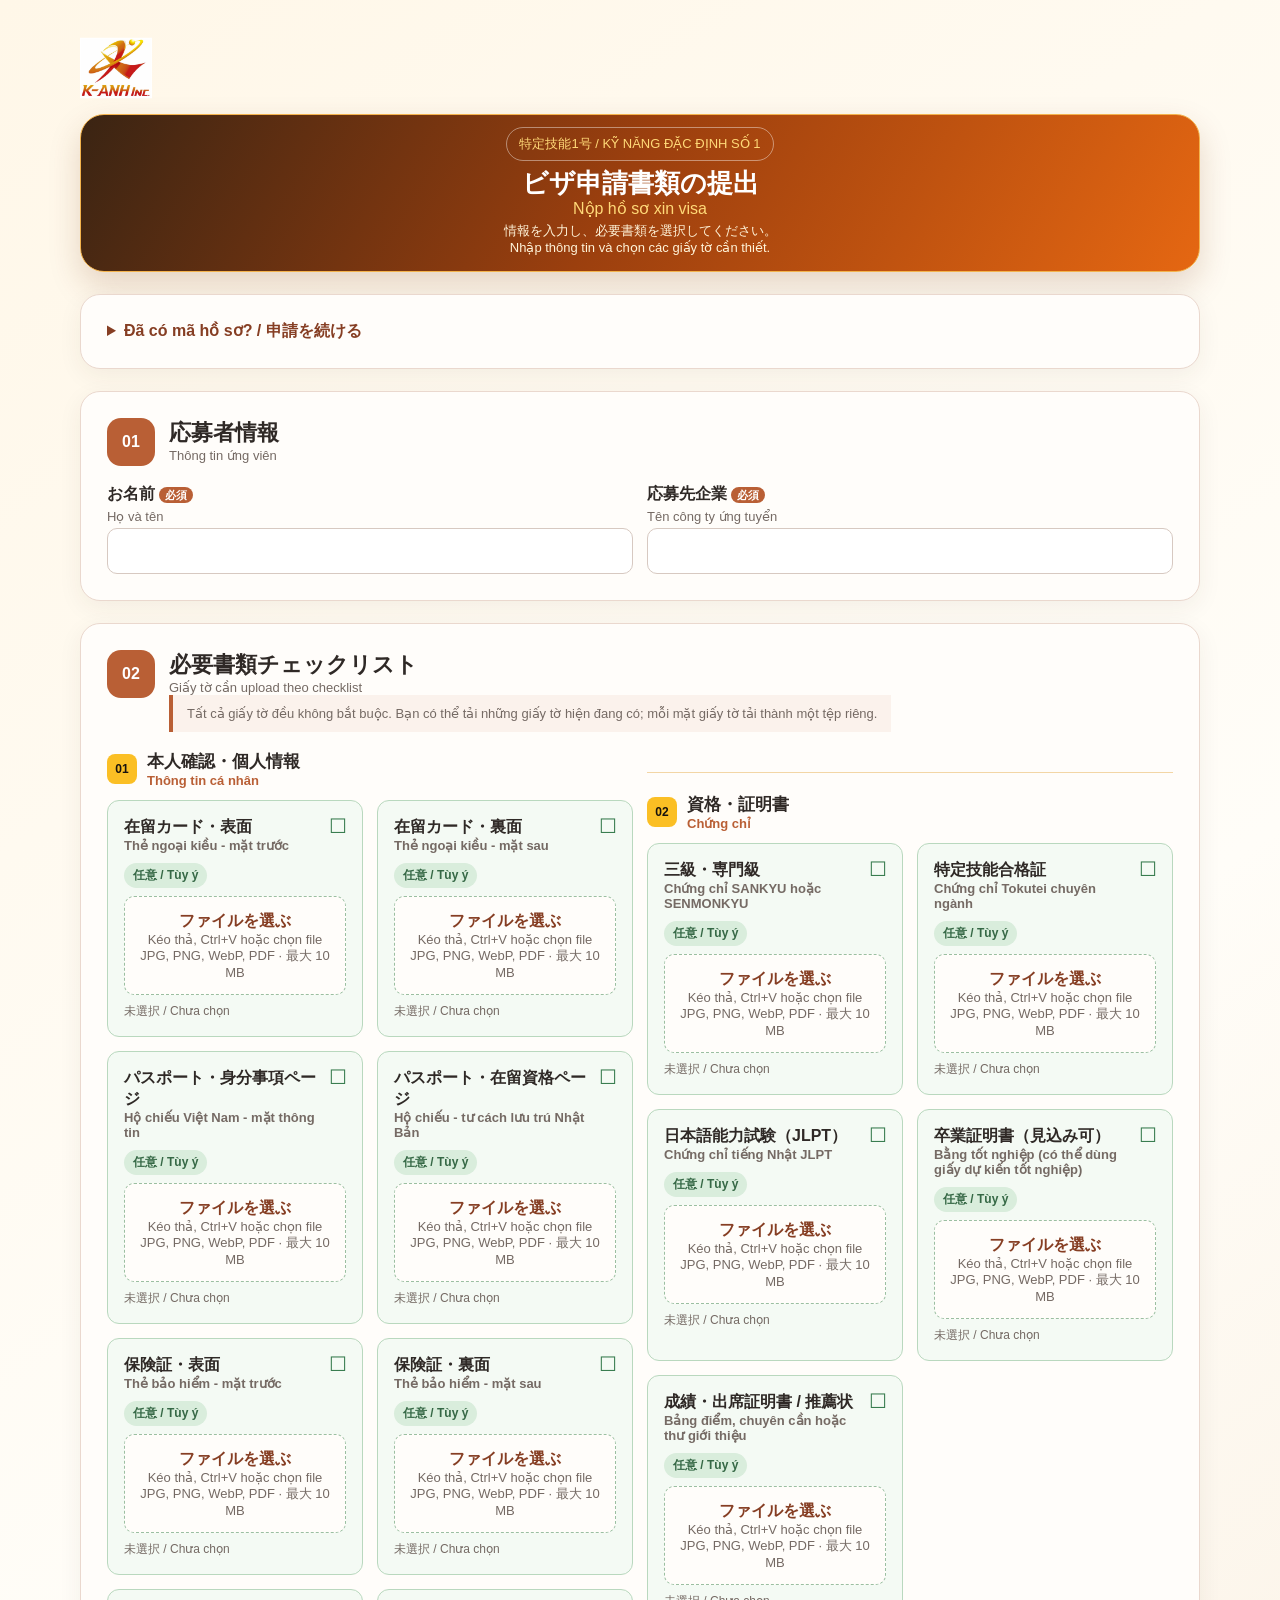
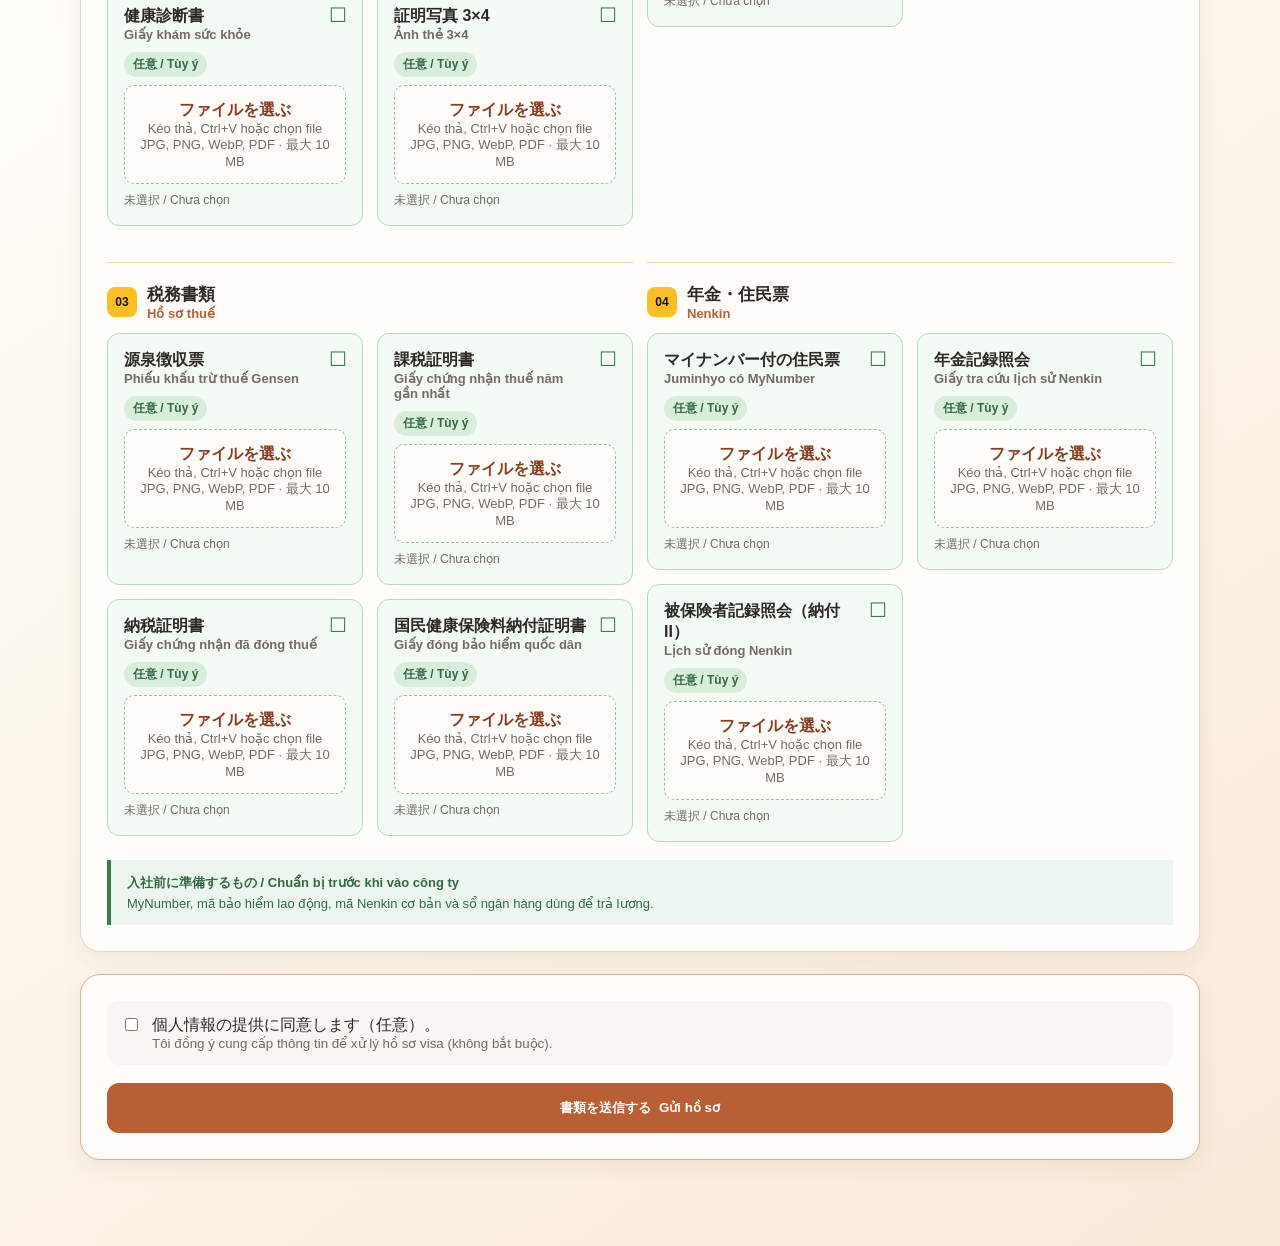
==== commit 7b51ecb0: "fix: make visa submissions resilient to mobile upload failures" ====
--- a/visa-pages/apply-visa/index.html
+++ b/visa-pages/apply-visa/index.html
@@ -27,10 +27,38 @@
           </p>
         </header>
         <div id="visa-alert" class="visa-alert" role="alert" hidden></div>
+        <section class="visa-panel visa-resume-panel">
+          <details id="visa-resume-details">
+            <summary>Đã có mã hồ sơ? / 申請を続ける</summary>
+            <p>
+              Nhập mã hồ sơ và PIN để mở hồ sơ đã lưu và nộp thêm tài liệu.
+            </p>
+            <div class="visa-resume-fields">
+              <label
+                ><b>Mã hồ sơ</b
+                ><input id="visa-resume-code" autocomplete="off"
+              /></label>
+              <label
+                ><b>Mã PIN</b
+                ><input
+                  id="visa-resume-pin"
+                  type="password"
+                  inputmode="numeric"
+                  maxlength="6"
+                  autocomplete="current-password"
+              /></label>
+              <button id="visa-resume-button" type="button" class="visa-button">
+                Mở hồ sơ / 開く
+              </button>
+            </div>
+            <p id="visa-resume-status" class="visa-resume-status" hidden></p>
+          </details>
+        </section>
         <form
           id="visa-application-form"
           class="visa-form"
           enctype="multipart/form-data"
+          novalidate
           data-endpoint="https://k-anhjobs-visa-submit.kanh-cv.workers.dev/api/visa/submit"
         >
           <section class="visa-panel">
@@ -60,8 +88,8 @@
                 <h2>必要書類チェックリスト</h2>
                 <p>Giấy tờ cần upload theo checklist</p>
                 <p class="visa-checklist-note">
-                  Các mục có dấu <b>必須</b> là bắt buộc. Mỗi mặt giấy tờ tải
-                  thành một tệp riêng.
+                  Tất cả giấy tờ đều không bắt buộc. Bạn có thể tải những giấy
+                  tờ hiện đang có; mỗi mặt giấy tờ tải thành một tệp riêng.
                 </p>
               </div>
             </div>
@@ -78,9 +106,10 @@
           </section>
           <section class="visa-submit-panel">
             <label class="visa-consent"
-              ><input type="checkbox" name="consent" value="1" required /><span
-                >個人情報の提供に同意します。<small
-                  >Tôi đồng ý cung cấp thông tin để xử lý hồ sơ visa.</small
+              ><input type="checkbox" name="consent" value="1" /><span
+                >個人情報の提供に同意します（任意）。<small
+                  >Tôi đồng ý cung cấp thông tin để xử lý hồ sơ visa (không bắt
+                  buộc).</small
                 ></span
               ></label
             ><button type="submit" class="visa-button">
@@ -88,8 +117,31 @@
             </button>
           </section>
         </form>
+        <dialog id="visa-result-dialog" class="visa-result-dialog">
+          <div class="visa-result-icon">✓</div>
+          <h2 id="visa-result-title">Đã lưu hồ sơ thành công</h2>
+          <p class="visa-save-warning">
+            Hãy lưu lại thông tin dưới đây. Bạn sẽ cần mã PIN để nộp thêm tài
+            liệu vào lần sau.
+          </p>
+          <dl class="visa-credentials">
+            <div><dt>Mã hồ sơ</dt><dd id="visa-result-code"></dd></div>
+            <div><dt>Mã PIN</dt><dd id="visa-result-pin"></dd></div>
+          </dl>
+          <p>
+            <a id="visa-result-link" href="#">Link tiếp tục hồ sơ</a>
+          </p>
+          <div class="visa-dialog-actions">
+            <button id="visa-copy-result" type="button" class="visa-button">
+              Sao chép thông tin
+            </button>
+            <button id="visa-close-result" type="button" class="visa-button visa-button-light">
+              Đóng
+            </button>
+          </div>
+        </dialog>
       </div>
     </main>
-    <script src="../assets/visa.js"></script>
+    <script src="../assets/visa.js?v=20261008-upload-fix"></script>
   </body>
 </html>
--- a/visa-pages/assets/visa.css
+++ b/visa-pages/assets/visa.css
@@ -254,9 +254,107 @@
   opacity: 0.55;
   cursor: not-allowed;
 }
+.visa-resume-panel {
+  padding: 20px 26px;
+}
+.visa-resume-panel summary {
+  color: var(--pd);
+  font-weight: 800;
+  cursor: pointer;
+}
+.visa-resume-panel p {
+  color: var(--m);
+}
+.visa-resume-fields {
+  display: grid;
+  grid-template-columns: minmax(0, 1fr) minmax(160px, 0.45fr) auto;
+  gap: 12px;
+  align-items: end;
+}
+.visa-resume-fields label {
+  display: grid;
+  gap: 5px;
+}
+.visa-resume-fields input {
+  width: 100%;
+  height: 46px;
+  padding: 0 12px;
+  border: 1px solid #d7c9c1;
+  border-radius: 10px;
+  background: #fff;
+}
+.visa-resume-status {
+  margin-bottom: 0;
+  font-weight: 700;
+}
+.visa-result-dialog {
+  width: min(560px, calc(100% - 28px));
+  padding: 30px;
+  border: 0;
+  border-radius: 20px;
+  background: var(--paper);
+  color: var(--t);
+  box-shadow: 0 25px 80px #2f1a1266;
+  text-align: center;
+}
+.visa-result-dialog::backdrop {
+  background: #25181299;
+  backdrop-filter: blur(3px);
+}
+.visa-result-dialog h2 {
+  margin: 10px 0;
+}
+.visa-save-warning {
+  padding: 12px;
+  border-radius: 10px;
+  background: #fff1d6;
+  color: #704f0d;
+}
+.visa-credentials {
+  display: grid;
+  grid-template-columns: repeat(2, minmax(0, 1fr));
+  gap: 12px;
+  margin: 20px 0;
+}
+.visa-credentials div {
+  padding: 14px;
+  border: 1px solid var(--b);
+  border-radius: 12px;
+  background: #fff;
+}
+.visa-credentials dt {
+  color: var(--m);
+  font-size: 12px;
+}
+.visa-credentials dd {
+  margin: 6px 0 0;
+  color: var(--pd);
+  font-size: 20px;
+  font-weight: 900;
+  word-break: break-all;
+}
+.visa-dialog-actions {
+  display: flex;
+  justify-content: center;
+  gap: 10px;
+}
+.visa-button-light {
+  border: 1px solid var(--b);
+  background: #fff;
+  color: var(--pd);
+}
 .visa-result {
   padding: 46px;
   text-align: center;
+}
+@media (max-width: 720px) {
+  .visa-resume-fields,
+  .visa-credentials {
+    grid-template-columns: 1fr;
+  }
+  .visa-dialog-actions {
+    flex-direction: column;
+  }
 }
 .visa-result-icon {
   display: grid;
@@ -290,6 +388,11 @@
   .visa-document-grid {
     grid-template-columns: 1fr;
   }
+}
+.visa-document-card.has-saved-file:before {
+  content: "✓";
+  color: #237a52;
+  font-weight: 900;
 }
 
 /* Final visual layer: keep the compact orange/yellow/black applicant theme.
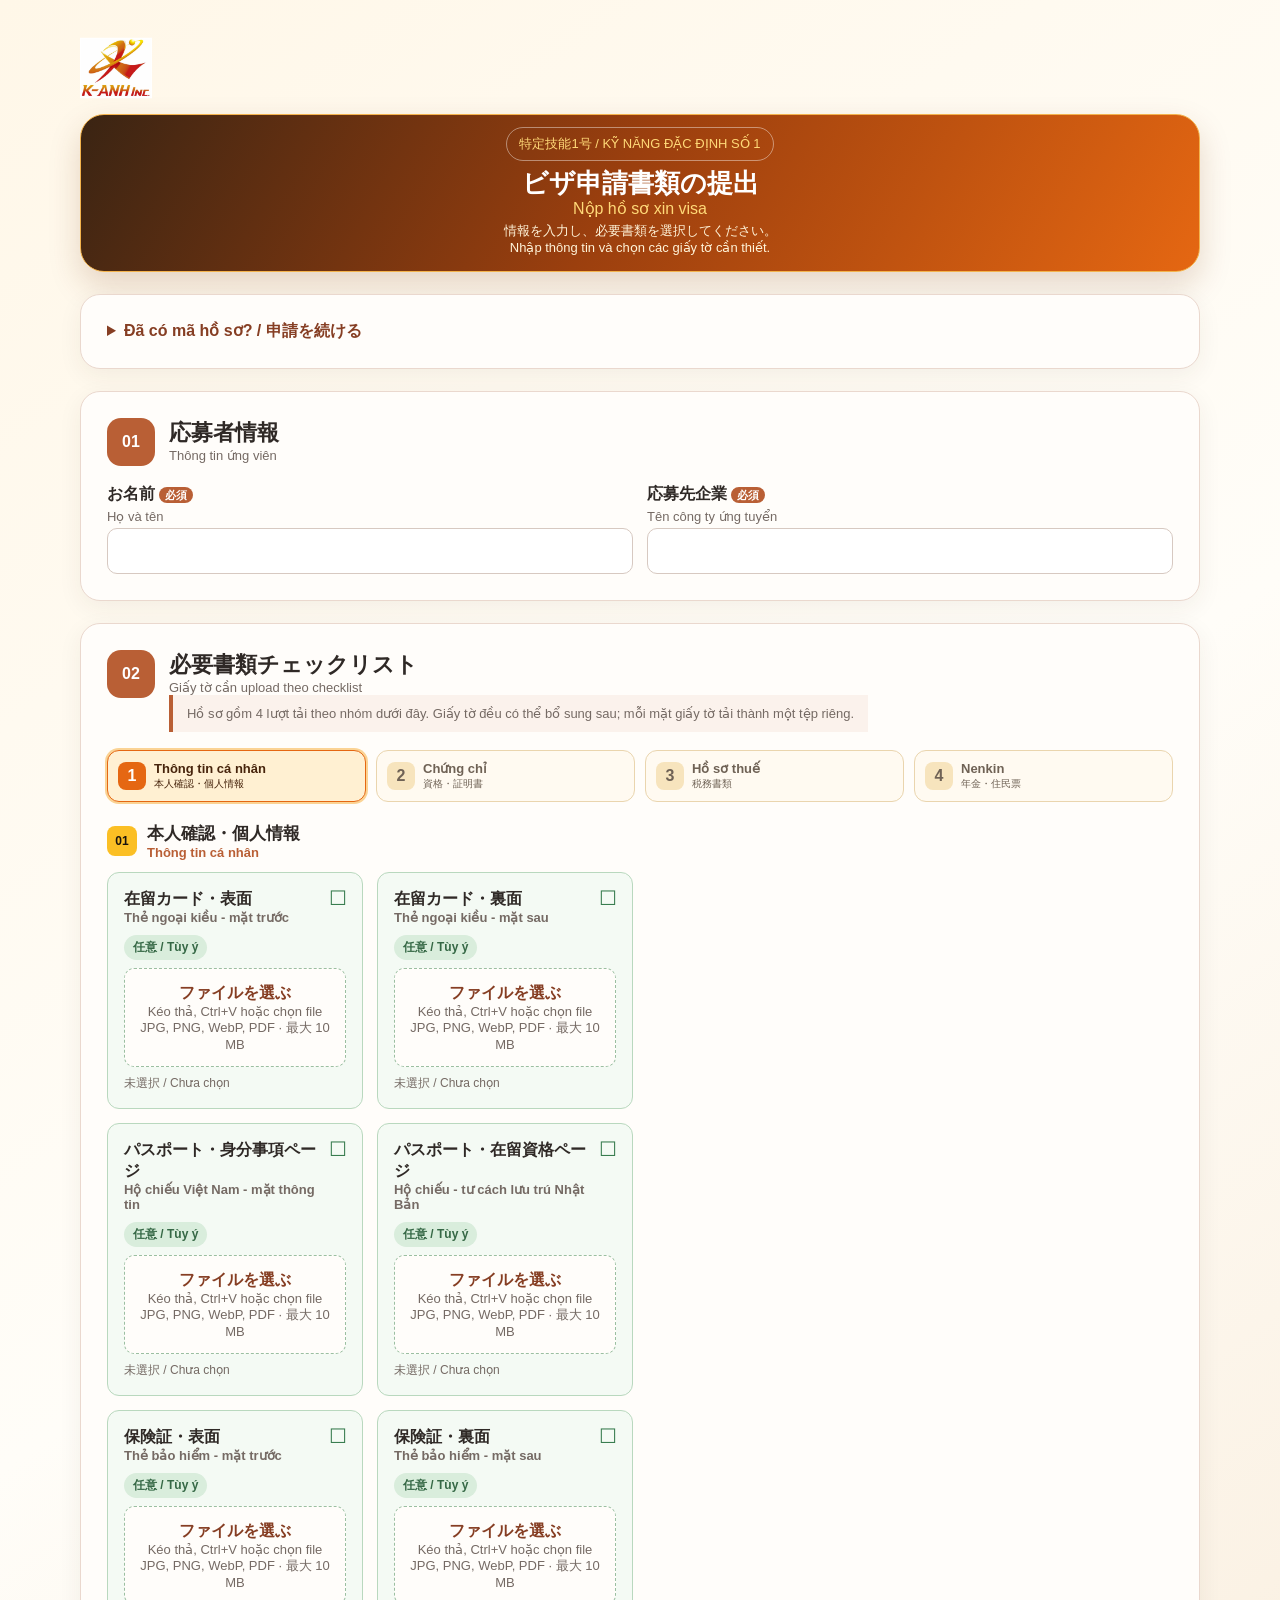
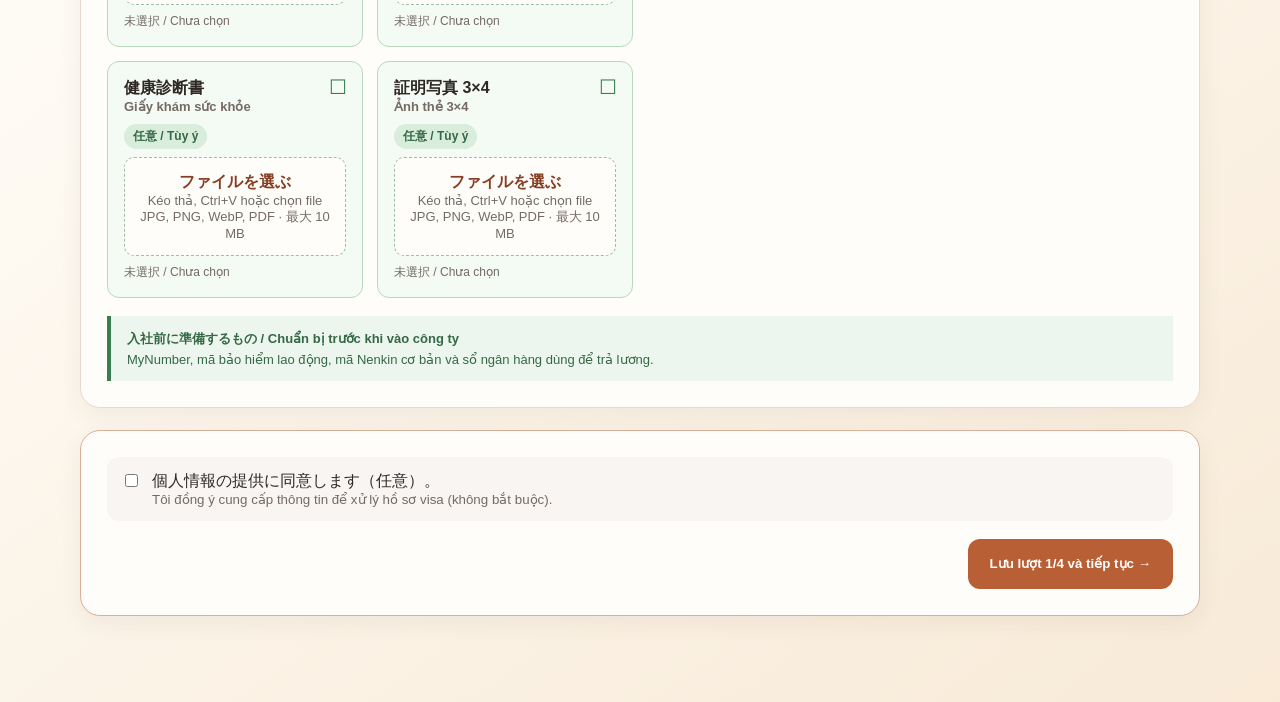
==== commit 5ba89f80: "Split visa document submission into four rounds" ====
--- a/visa-pages/apply-visa/index.html
+++ b/visa-pages/apply-visa/index.html
@@ -54,6 +54,16 @@
             <p id="visa-resume-status" class="visa-resume-status" hidden></p>
           </details>
         </section>
+        <aside id="visa-active-application" class="visa-active-application" hidden>
+          <div>
+            <strong>Hồ sơ đã lưu / 保存済み</strong>
+            <p>Mã hồ sơ: <b id="visa-active-code"></b></p>
+            <p>PIN: <b id="visa-active-pin"></b></p>
+          </div>
+          <button id="visa-copy-active" type="button" class="visa-button visa-button-light">
+            Sao chép mã và PIN
+          </button>
+        </aside>
         <form
           id="visa-application-form"
           class="visa-form"
@@ -88,12 +98,14 @@
                 <h2>必要書類チェックリスト</h2>
                 <p>Giấy tờ cần upload theo checklist</p>
                 <p class="visa-checklist-note">
-                  Tất cả giấy tờ đều không bắt buộc. Bạn có thể tải những giấy
-                  tờ hiện đang có; mỗi mặt giấy tờ tải thành một tệp riêng.
+                  Hồ sơ gồm 4 lượt tải theo nhóm dưới đây. Giấy tờ đều có thể
+                  bổ sung sau; mỗi mặt giấy tờ tải thành một tệp riêng.
                 </p>
               </div>
             </div>
+            <ol id="visa-step-list" class="visa-step-list" aria-label="Bốn lượt tải hồ sơ"></ol>
             <div class="visa-document-grid" id="visa-documents"></div>
+            <p id="visa-step-status" class="visa-step-status" role="status" hidden></p>
             <aside class="visa-prep-note">
               <strong
                 >入社前に準備するもの / Chuẩn bị trước khi vào công ty</strong
@@ -112,9 +124,14 @@
                   buộc).</small
                 ></span
               ></label
-            ><button type="submit" class="visa-button">
-              書類を送信する <span>Gửi hồ sơ</span>
-            </button>
+            ><div class="visa-step-actions">
+              <button id="visa-step-back" type="button" class="visa-button visa-button-light" hidden>
+                ← Lượt trước
+              </button>
+              <button id="visa-step-submit" type="submit" class="visa-button">
+                Lưu lượt 1/4 và tiếp tục →
+              </button>
+            </div>
           </section>
         </form>
         <dialog id="visa-result-dialog" class="visa-result-dialog">
@@ -142,6 +159,6 @@
         </dialog>
       </div>
     </main>
-    <script src="../assets/visa.js?v=20261008-upload-fix"></script>
+    <script src="../assets/visa.js?v=20261008-four-rounds"></script>
   </body>
 </html>
--- a/visa-pages/assets/visa.css
+++ b/visa-pages/assets/visa.css
@@ -540,6 +540,77 @@
   padding-top: 12px;
   border-top: 1px solid #ead8ce;
 }
+
+[hidden] { display: none !important; }
+.visa-active-application {
+  display: flex;
+  align-items: center;
+  justify-content: space-between;
+  gap: 14px;
+  margin: 20px 0;
+  padding: 16px 20px;
+  border: 1px solid #e9ae47;
+  border-radius: 14px;
+  background: #fff3d5;
+}
+.visa-active-application p { margin: 4px 0 0; overflow-wrap: anywhere; }
+.visa-active-application b { color: #8f360b; }
+.visa-step-list {
+  display: grid;
+  grid-template-columns: repeat(4, minmax(0, 1fr));
+  gap: 10px;
+  margin: 0 0 20px;
+  padding: 0;
+  list-style: none;
+}
+.visa-step-list li {
+  display: grid;
+  grid-template-columns: 28px minmax(0, 1fr);
+  gap: 1px 8px;
+  align-items: center;
+  padding: 10px;
+  border: 1px solid #ead5ae;
+  border-radius: 12px;
+  background: #fffaf1;
+  color: #6f6255;
+}
+.visa-step-list li > span {
+  display: grid;
+  grid-row: span 2;
+  place-items: center;
+  width: 28px;
+  height: 28px;
+  border-radius: 8px;
+  background: #f7e4bd;
+  font-weight: 800;
+}
+.visa-step-list b { font-size: 13px; }
+.visa-step-list small { font-size: 10px; overflow-wrap: anywhere; }
+.visa-step-list .is-current {
+  border-color: #e56712;
+  background: #fff0d2;
+  color: #47240c;
+  box-shadow: 0 0 0 2px #fbd394;
+}
+.visa-step-list .is-current > span { background: #e56712; color: #fff; }
+.visa-step-list .is-complete > span { background: #36835b; color: #fff; }
+.visa-document-category:not([hidden]) { margin-top: 0; padding-top: 0; border-top: 0; }
+.visa-step-status {
+  margin: 18px 0 0;
+  padding: 10px 14px;
+  border-radius: 10px;
+  background: #eaf6ef;
+  color: #236146;
+  font-weight: 700;
+}
+.visa-step-actions { display: flex; justify-content: space-between; gap: 12px; }
+.visa-step-actions .visa-button:last-child { margin-left: auto; }
+@media (max-width: 720px) {
+  .visa-step-list { grid-template-columns: repeat(2, minmax(0, 1fr)); }
+  .visa-active-application { flex-direction: column; align-items: stretch; }
+  .visa-step-actions { flex-direction: column-reverse; }
+  .visa-step-actions .visa-button:last-child { margin-left: 0; }
+}
 .visa-file-review img,
 .visa-file-review iframe {
   display: block;
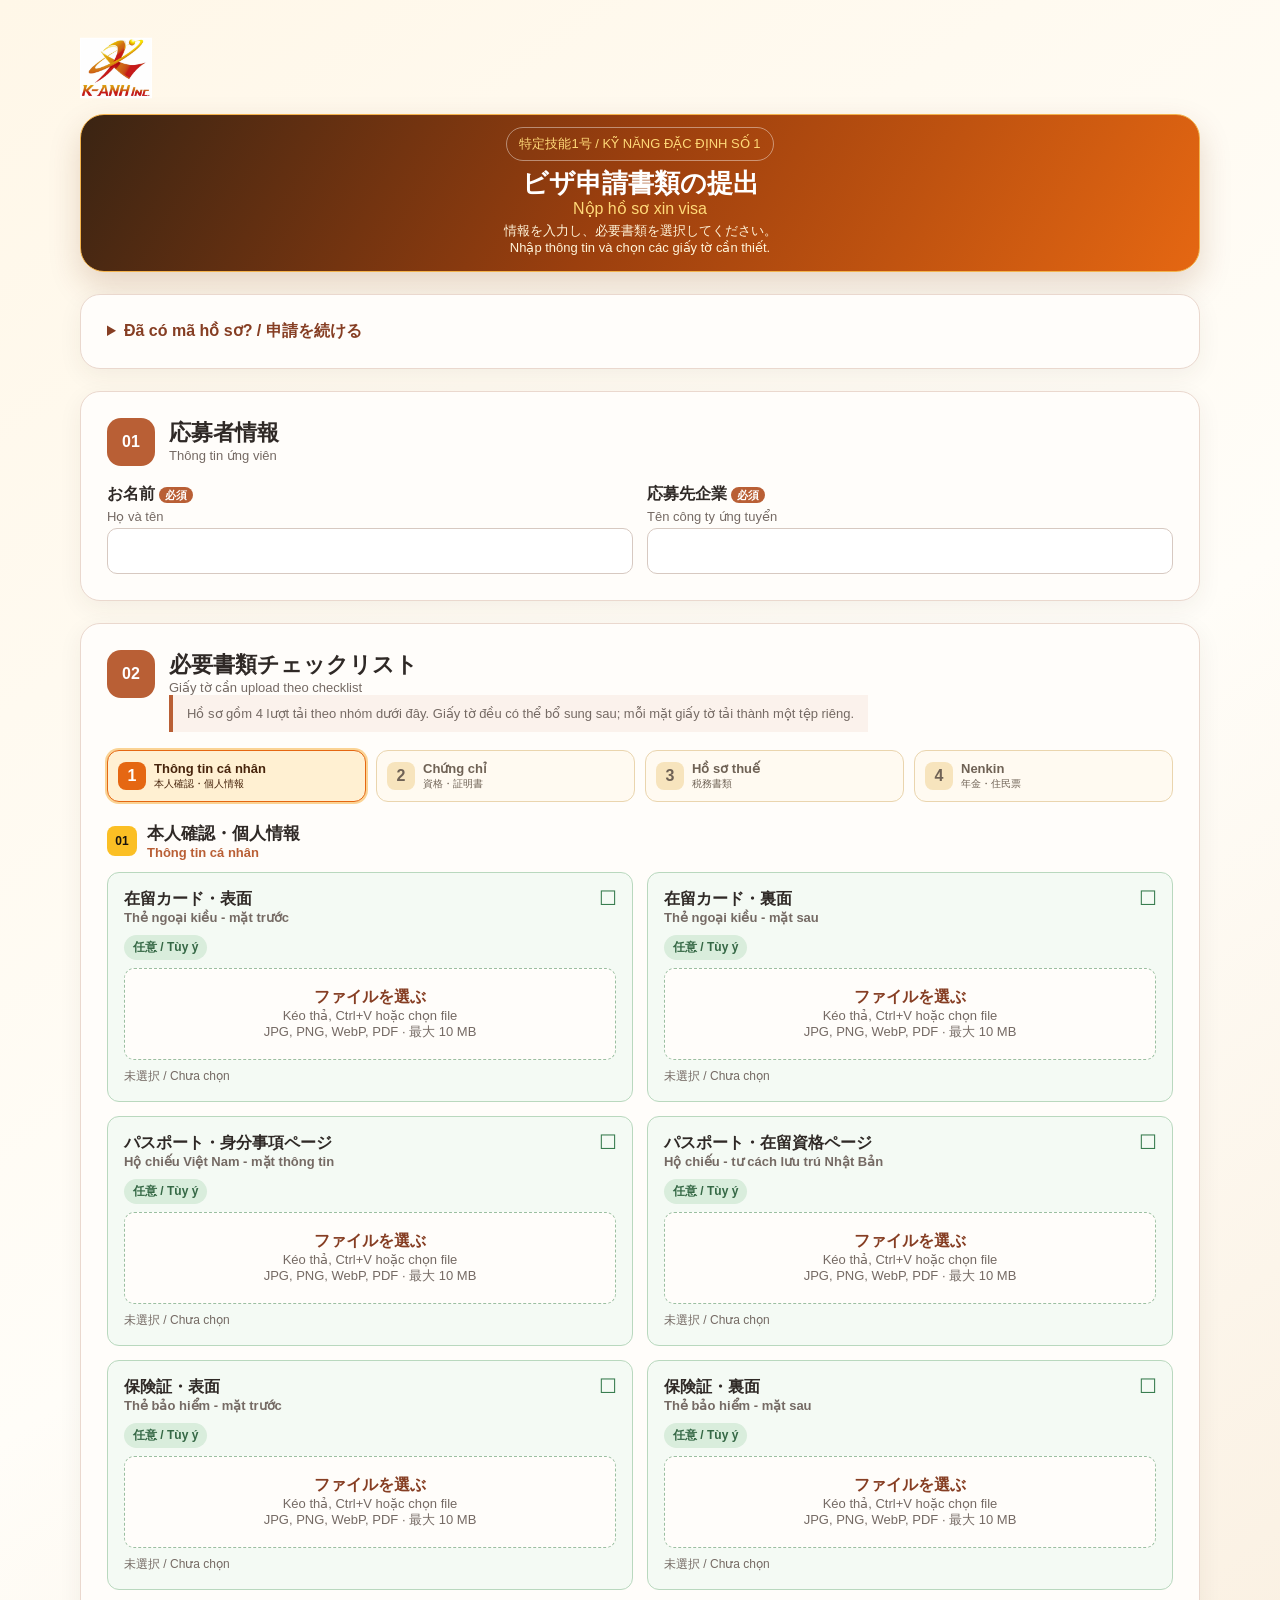
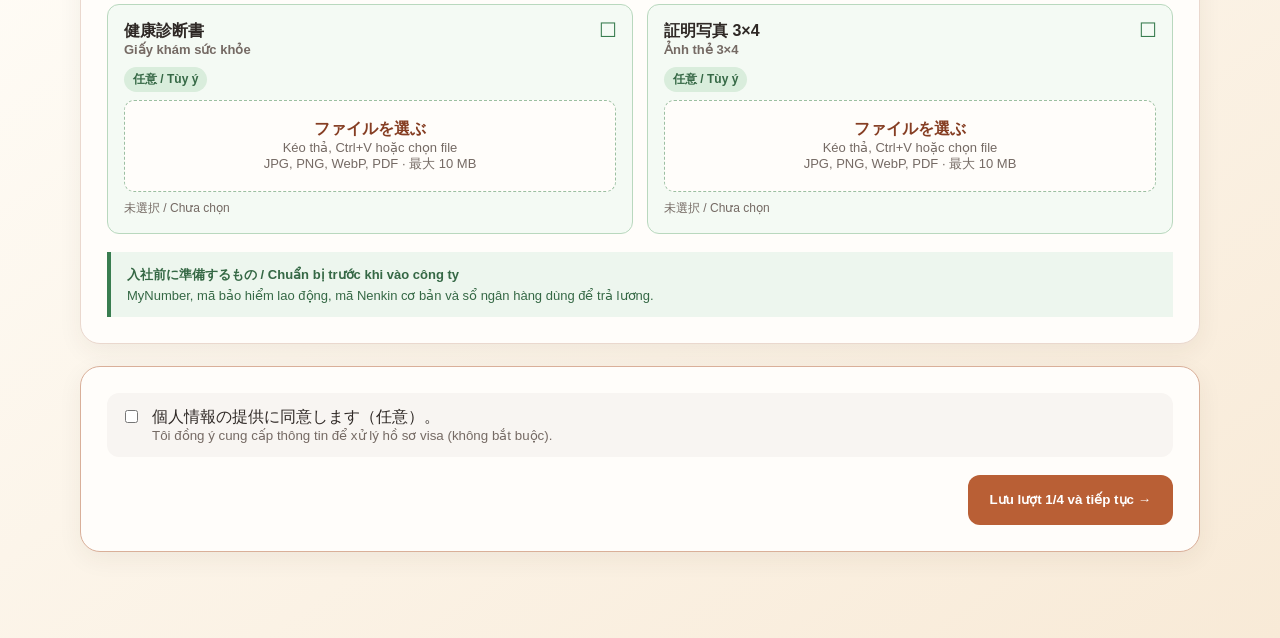
==== commit d05a3c7e: "Balance applicant uploads and isolate resume state" ====
--- a/visa-pages/apply-visa/index.html
+++ b/visa-pages/apply-visa/index.html
@@ -4,7 +4,7 @@
     <meta charset="utf-8" />
     <meta name="viewport" content="width=device-width, initial-scale=1" />
     <title>ビザ申請書類の提出 | K-ANH</title>
-    <link rel="stylesheet" href="../assets/visa.css" />
+    <link rel="stylesheet" href="../assets/visa.css?v=20261008-layout-session" />
   </head>
   <body>
     <main class="visa-page">
@@ -159,6 +159,6 @@
         </dialog>
       </div>
     </main>
-    <script src="../assets/visa.js?v=20261008-four-rounds"></script>
+    <script src="../assets/visa.js?v=20261008-layout-session"></script>
   </body>
 </html>
--- a/visa-pages/assets/visa.css
+++ b/visa-pages/assets/visa.css
@@ -388,6 +388,11 @@
   .visa-document-grid {
     grid-template-columns: 1fr;
   }
+}
+
+/* Each upload round fills the checklist panel instead of one grid column. */
+.visa-form .visa-document-grid {
+  display: block;
 }
 .visa-document-card.has-saved-file:before {
   content: "✓";
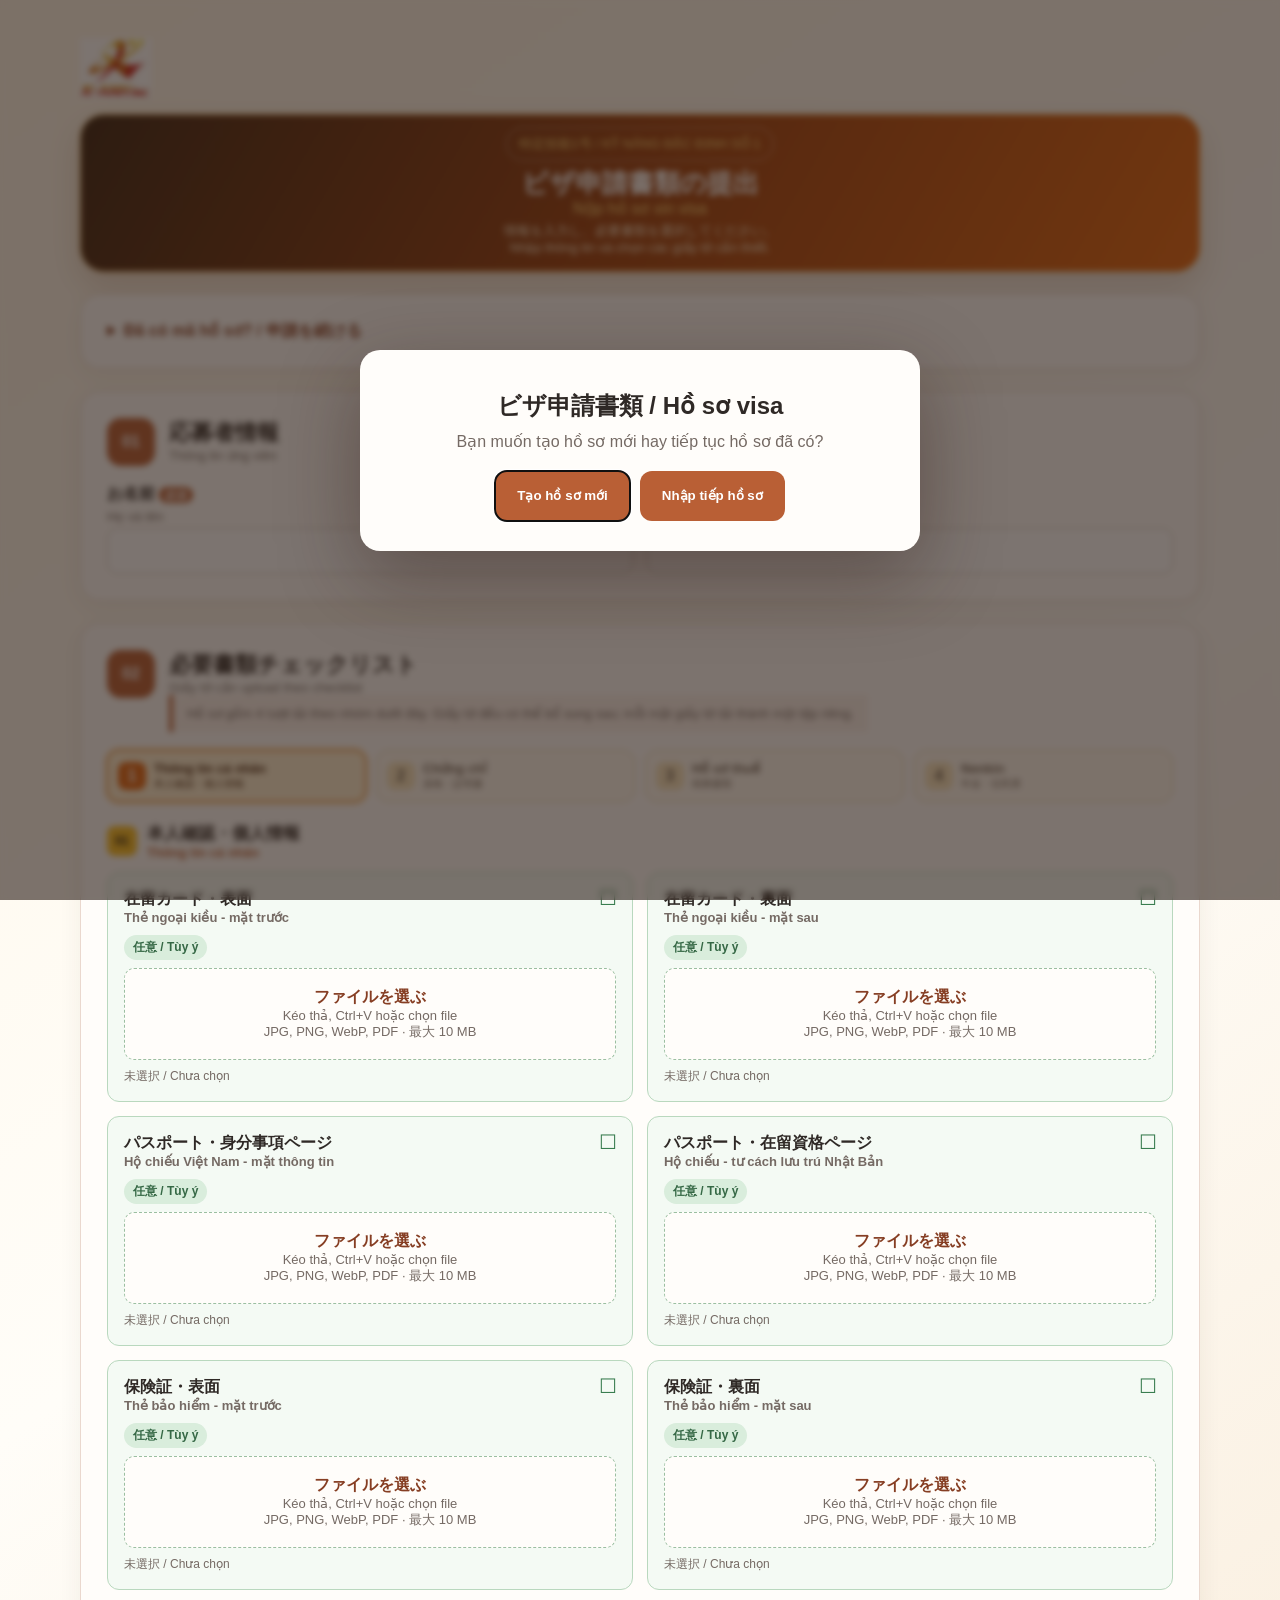
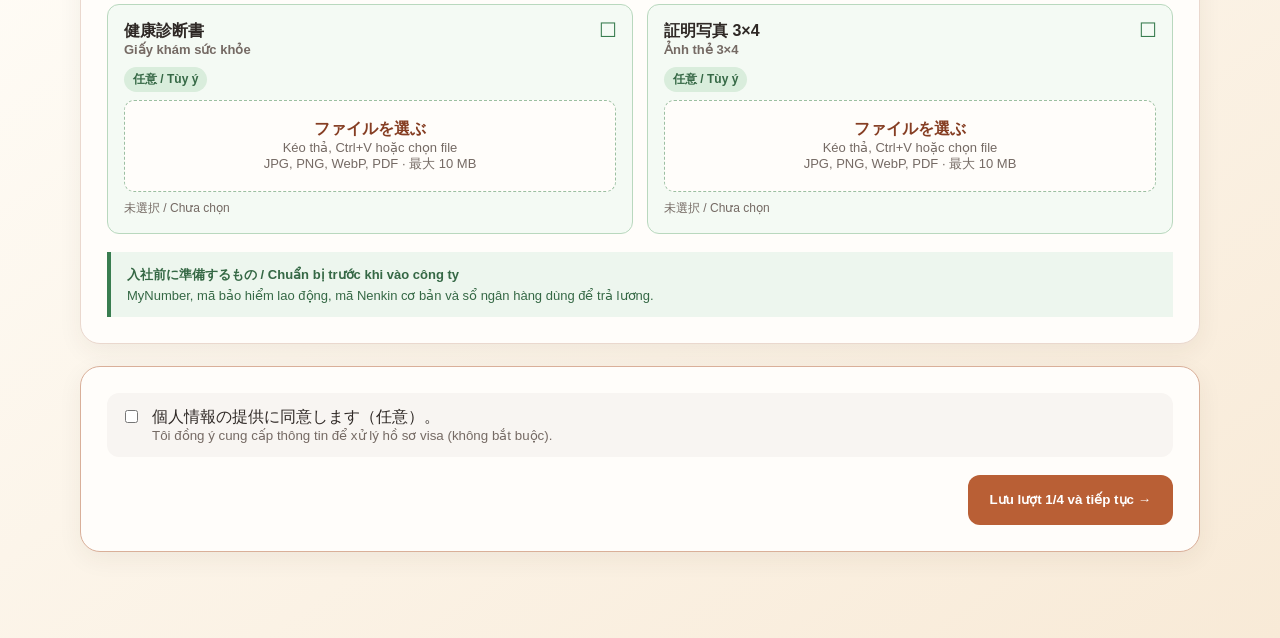
==== commit 0ba01095: "Add visa entry choice and flexible document stages" ====
--- a/visa-pages/apply-visa/index.html
+++ b/visa-pages/apply-visa/index.html
@@ -4,7 +4,7 @@
     <meta charset="utf-8" />
     <meta name="viewport" content="width=device-width, initial-scale=1" />
     <title>ビザ申請書類の提出 | K-ANH</title>
-    <link rel="stylesheet" href="../assets/visa.css?v=20261008-layout-session" />
+    <link rel="stylesheet" href="../assets/visa.css?v=20261008-free-steps" />
   </head>
   <body>
     <main class="visa-page">
@@ -159,6 +159,14 @@
         </dialog>
       </div>
     </main>
-    <script src="../assets/visa.js?v=20261008-layout-session"></script>
+    <dialog id="visa-entry-dialog" class="visa-result-dialog visa-entry-dialog" aria-labelledby="visa-entry-title">
+      <h2 id="visa-entry-title">ビザ申請書類 / Hồ sơ visa</h2>
+      <p>Bạn muốn tạo hồ sơ mới hay tiếp tục hồ sơ đã có?</p>
+      <div class="visa-dialog-actions">
+        <button id="visa-entry-new" type="button" class="visa-button">Tạo hồ sơ mới</button>
+        <button id="visa-entry-resume" type="button" class="visa-button visa-button-light">Nhập tiếp hồ sơ</button>
+      </div>
+    </dialog>
+    <script src="../assets/visa.js?v=20261008-free-steps"></script>
   </body>
 </html>
--- a/visa-pages/assets/visa.css
+++ b/visa-pages/assets/visa.css
@@ -569,17 +569,27 @@
   list-style: none;
 }
 .visa-step-list li {
-  display: grid;
-  grid-template-columns: 28px minmax(0, 1fr);
-  gap: 1px 8px;
-  align-items: center;
-  padding: 10px;
   border: 1px solid #ead5ae;
   border-radius: 12px;
   background: #fffaf1;
   color: #6f6255;
 }
-.visa-step-list li > span {
+.visa-step-list li button {
+  display: grid;
+  grid-template-columns: 28px minmax(0, 1fr);
+  gap: 1px 8px;
+  align-items: center;
+  width: 100%;
+  padding: 10px;
+  border: 0;
+  border-radius: 12px;
+  background: transparent;
+  color: inherit;
+  text-align: left;
+  font: inherit;
+  cursor: pointer;
+}
+.visa-step-list li button > span {
   display: grid;
   grid-row: span 2;
   place-items: center;
@@ -597,8 +607,12 @@
   color: #47240c;
   box-shadow: 0 0 0 2px #fbd394;
 }
-.visa-step-list .is-current > span { background: #e56712; color: #fff; }
-.visa-step-list .is-complete > span { background: #36835b; color: #fff; }
+.visa-step-list .is-current button > span { background: #e56712; color: #fff; }
+.visa-step-list .is-complete { border-color: #70b88d; background: #eaf6ee; color: #236146; }
+.visa-step-list .is-complete button > span { background: #36835b; color: #fff; }
+.visa-step-list li button:focus-visible { outline: 3px solid #e56712; outline-offset: 2px; }
+.visa-entry-dialog p { color: var(--m); margin: 8px 0 20px; }
+.visa-entry-dialog .visa-dialog-actions { flex-wrap: wrap; }
 .visa-document-category:not([hidden]) { margin-top: 0; padding-top: 0; border-top: 0; }
 .visa-step-status {
   margin: 18px 0 0;
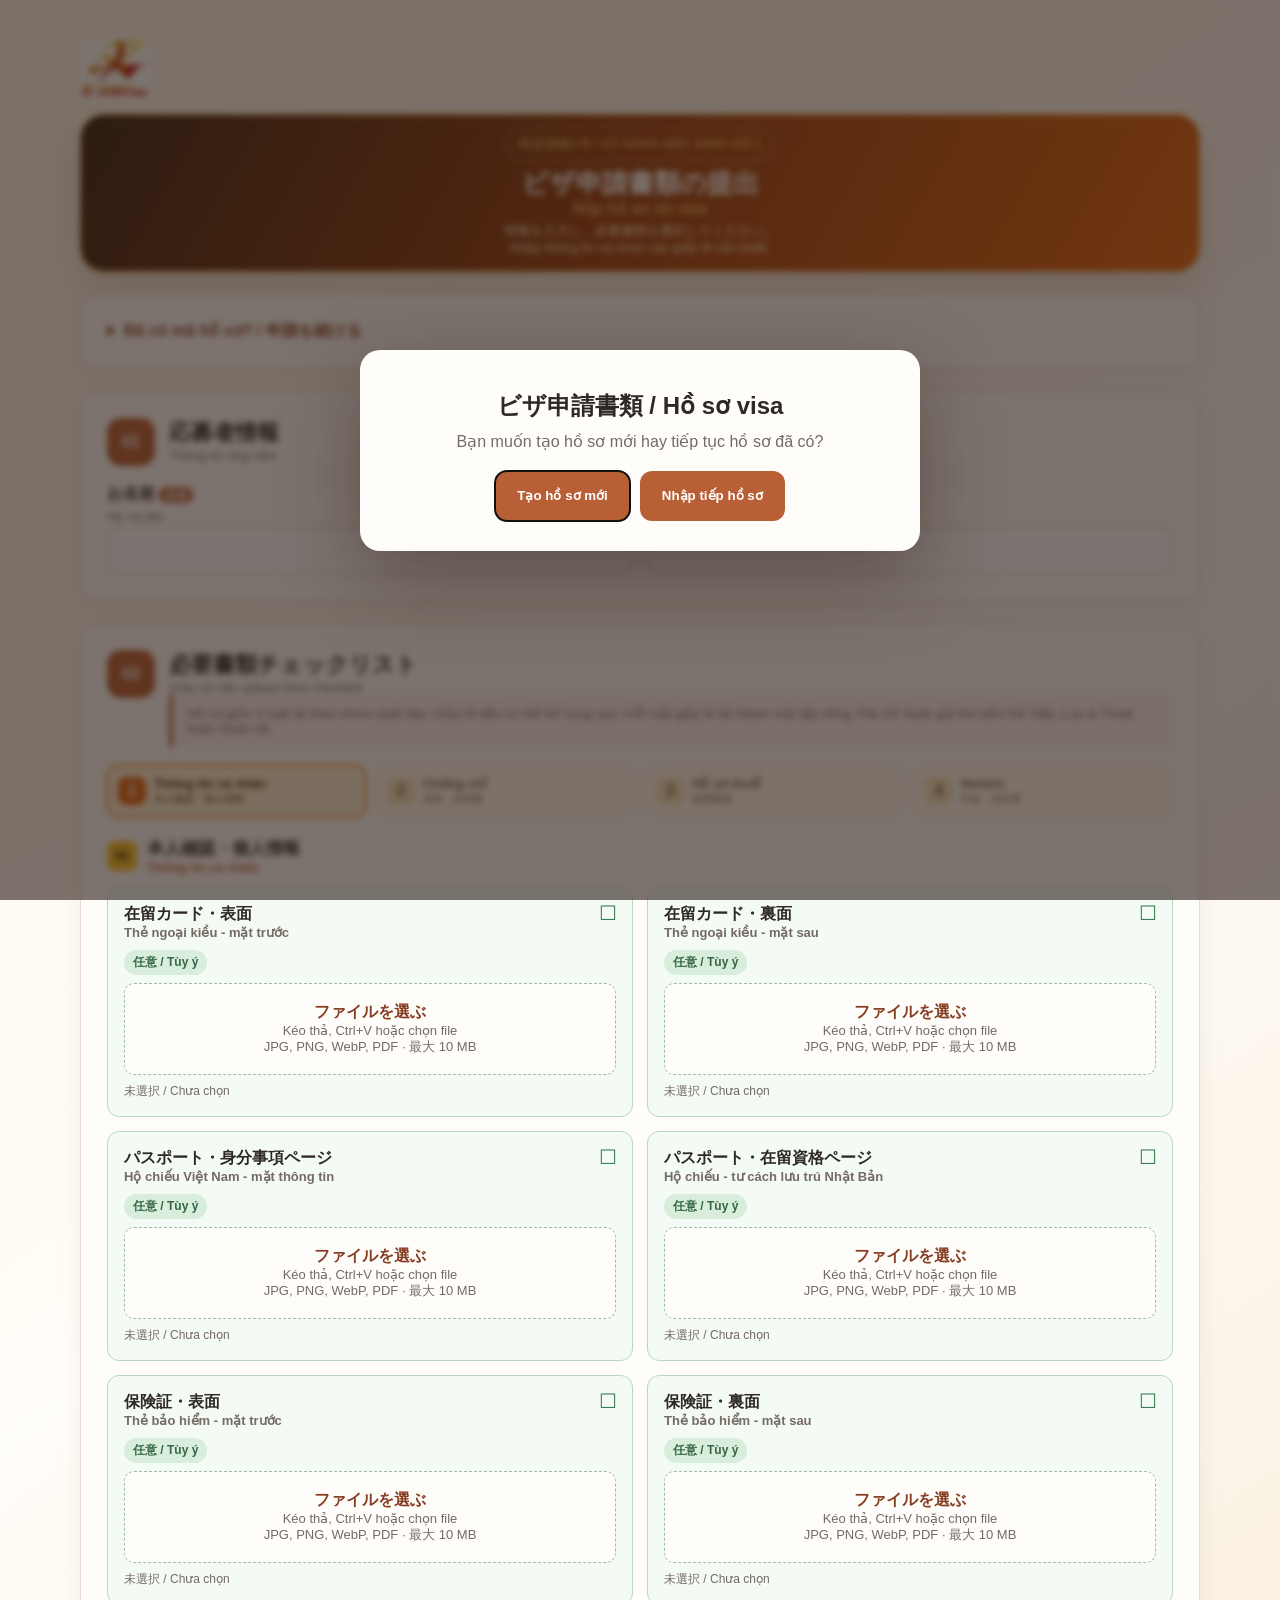
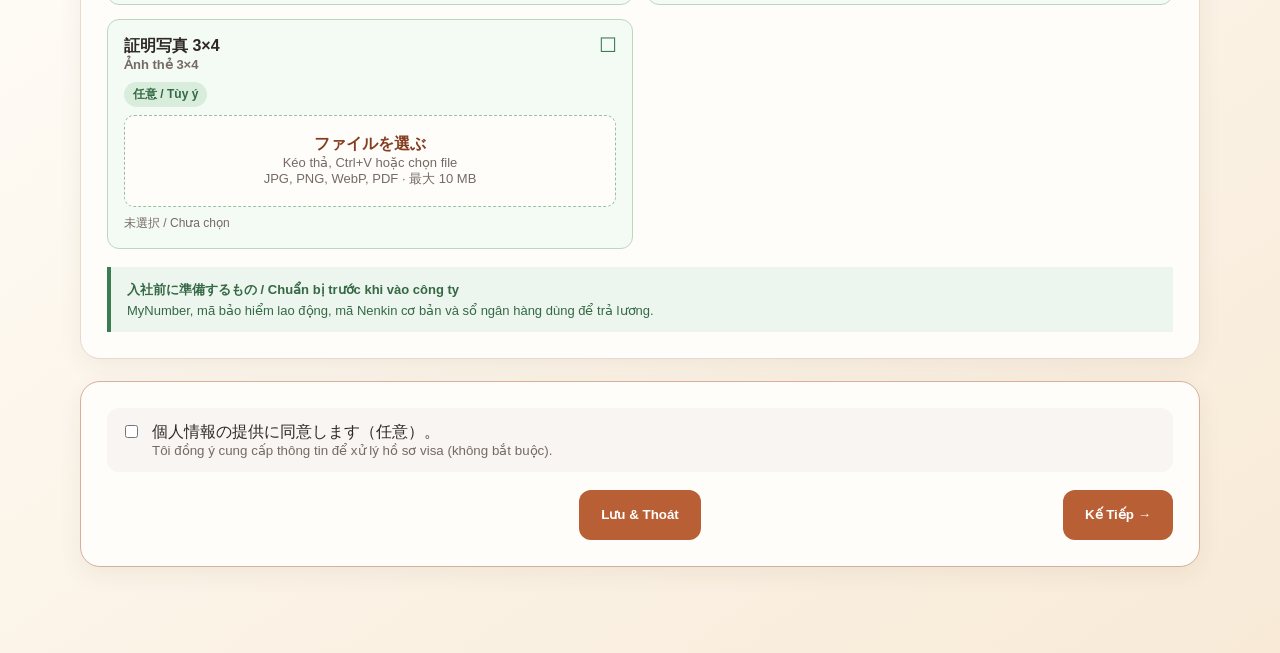
==== commit 21d61e1a: "Complete visa applicant and admin workflow updates" ====
--- a/visa-pages/apply-visa/index.html
+++ b/visa-pages/apply-visa/index.html
@@ -4,7 +4,7 @@
     <meta charset="utf-8" />
     <meta name="viewport" content="width=device-width, initial-scale=1" />
     <title>ビザ申請書類の提出 | K-ANH</title>
-    <link rel="stylesheet" href="../assets/visa.css?v=20261008-free-steps" />
+    <link rel="stylesheet" href="../assets/visa.css?v=20261008-save-exit" />
   </head>
   <body>
     <main class="visa-page">
@@ -99,7 +99,8 @@
                 <p>Giấy tờ cần upload theo checklist</p>
                 <p class="visa-checklist-note">
                   Hồ sơ gồm 4 lượt tải theo nhóm dưới đây. Giấy tờ đều có thể
-                  bổ sung sau; mỗi mặt giấy tờ tải thành một tệp riêng.
+                  bổ sung sau; mỗi mặt giấy tờ tải thành một tệp riêng. File chỉ
+                  được gửi khi bấm Kế Tiếp, Lưu &amp; Thoát hoặc Hoàn tất.
                 </p>
               </div>
             </div>
@@ -126,10 +127,13 @@
               ></label
             ><div class="visa-step-actions">
               <button id="visa-step-back" type="button" class="visa-button visa-button-light" hidden>
-                ← Lượt trước
+                ← Quay lại
+              </button>
+              <button id="visa-step-save-exit" type="button" class="visa-button visa-button-light">
+                Lưu &amp; Thoát
               </button>
               <button id="visa-step-submit" type="submit" class="visa-button">
-                Lưu lượt 1/4 và tiếp tục →
+                Kế Tiếp →
               </button>
             </div>
           </section>
@@ -167,6 +171,6 @@
         <button id="visa-entry-resume" type="button" class="visa-button visa-button-light">Nhập tiếp hồ sơ</button>
       </div>
     </dialog>
-    <script src="../assets/visa.js?v=20261008-free-steps"></script>
+    <script src="../assets/visa.js?v=20261008-health-multifile"></script>
   </body>
 </html>
--- a/visa-pages/assets/visa.css
+++ b/visa-pages/assets/visa.css
@@ -622,13 +622,40 @@
   color: #236146;
   font-weight: 700;
 }
-.visa-step-actions { display: flex; justify-content: space-between; gap: 12px; }
-.visa-step-actions .visa-button:last-child { margin-left: auto; }
+.visa-step-actions { display: grid; grid-template-columns: repeat(3, minmax(0, 1fr)); align-items: center; gap: 12px; }
+.visa-step-actions #visa-step-back { grid-column: 1; justify-self: start; }
+.visa-step-actions #visa-step-save-exit { grid-column: 2; justify-self: center; }
+.visa-step-actions #visa-step-submit { grid-column: 3; justify-self: end; }
 @media (max-width: 720px) {
   .visa-step-list { grid-template-columns: repeat(2, minmax(0, 1fr)); }
   .visa-active-application { flex-direction: column; align-items: stretch; }
-  .visa-step-actions { flex-direction: column-reverse; }
-  .visa-step-actions .visa-button:last-child { margin-left: 0; }
+  .visa-step-actions { grid-template-columns: 1fr; }
+  .visa-step-actions #visa-step-back,
+  .visa-step-actions #visa-step-save-exit,
+  .visa-step-actions #visa-step-submit { grid-column: 1; justify-self: stretch; }
+}
+.visa-saved-list { display: grid; gap: 6px; margin-top: 10px; }
+.visa-saved-item {
+  display: flex;
+  align-items: center;
+  justify-content: space-between;
+  gap: 10px;
+  padding: 7px 9px;
+  border: 1px solid #aed4b5;
+  border-radius: 8px;
+  background: #eaf6ee;
+  font-size: 12px;
+  overflow-wrap: anywhere;
+}
+.visa-saved-item span { min-width: 0; }
+.visa-remove-file {
+  flex: none;
+  border: 1px solid #b8563f;
+  border-radius: 6px;
+  background: #fff;
+  color: #913a29;
+  padding: 5px 8px;
+  cursor: pointer;
 }
 .visa-file-review img,
 .visa-file-review iframe {
